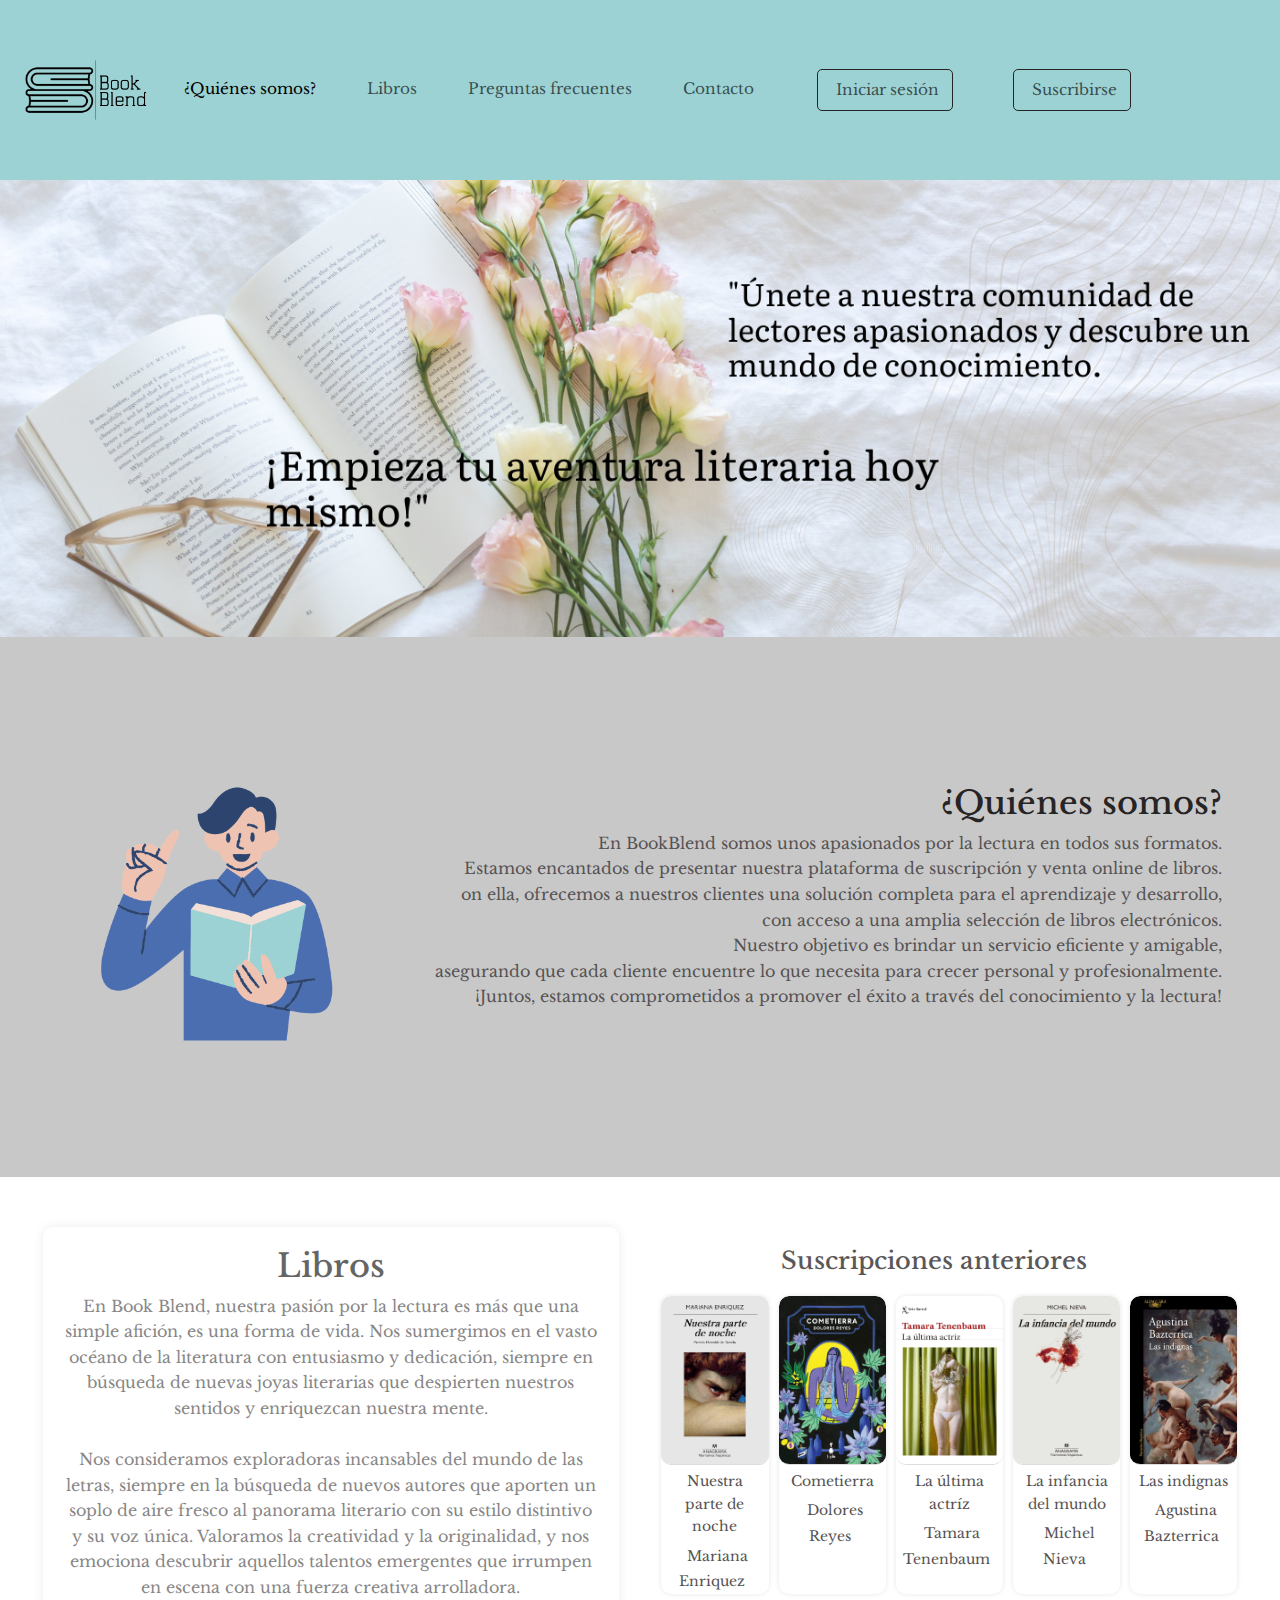
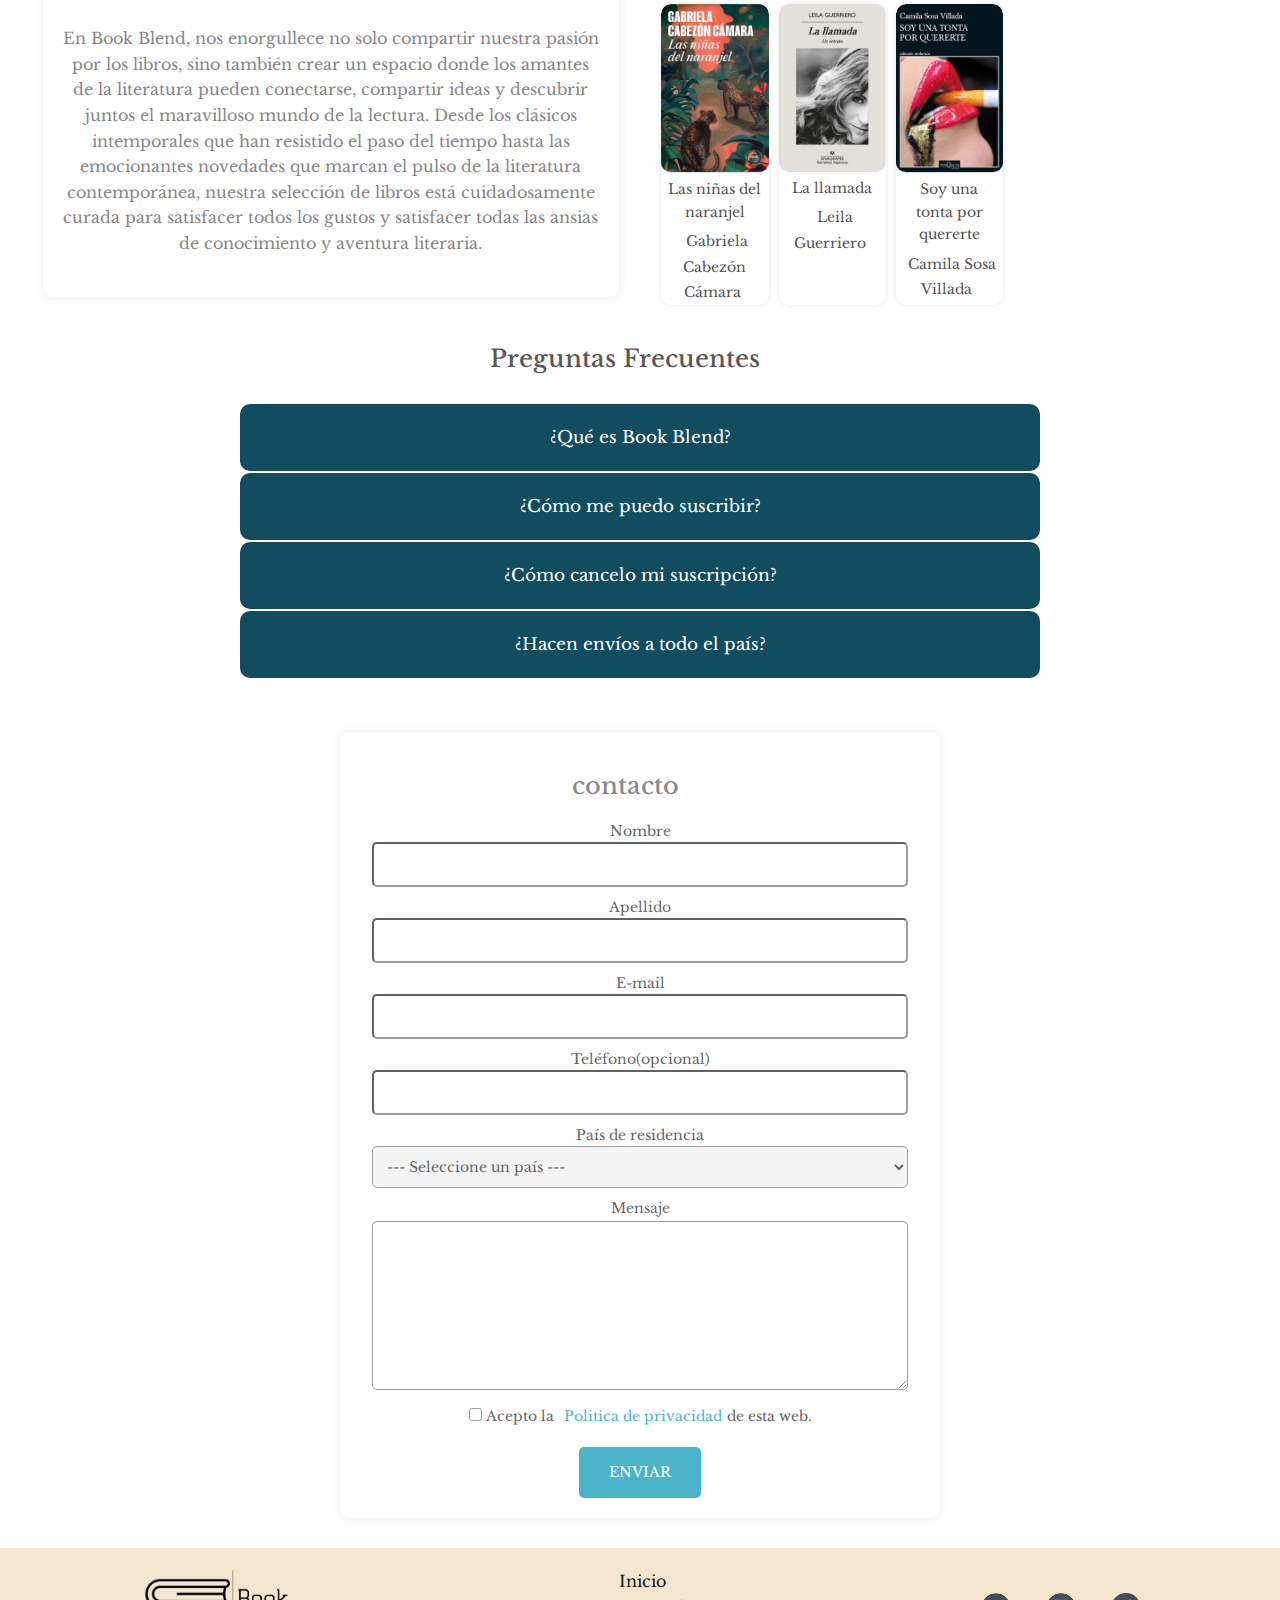
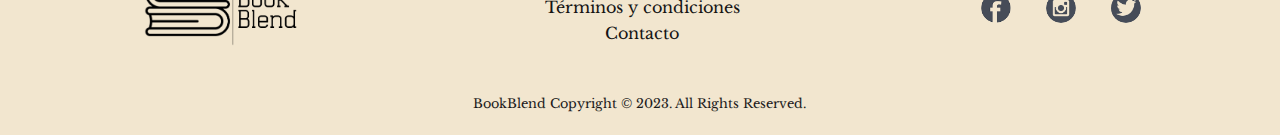
==== index.html @ b29a7b47 "encontre un error" ====
<!DOCTYPE html>
<html lang="es">
<head>
    <meta charset="UTF-8" />
    <meta http-equiv="X-UA-Compatible" content="IE=edge" />
    <meta name="viewport" content="width=device-width, initial-scale=1.0" />
    <meta charset="UTF-8">
    <link href="https://fonts.googleapis.com/css2?family=Libre+Baskerville&display=swap" rel="stylesheet">
    <title>BookBlend</title>
    <link rel="icon" href="../imagenes/LOGOFAVICO.ico" type="image/x-icon">
    <link href="https://cdn.jsdelivr.net/npm/bootstrap@5.3.3/dist/css/bootstrap.min.css" rel="stylesheet"
        integrity="sha384-QWTKZyjpPEjISv5WaRU9OFeRpok6YctnYmDr5pNlyT2bRjXh0JMhjY6hW+ALEwIH" crossorigin="anonymous">
    <link rel="stylesheet" href="../CSS/stylePagina.css" />
</head>

<body>
    <nav class="navbar navbar-expand-lg navbar-light" style="background-color:#9cd2d3;">
        <div class="container-fluid">
            <a class="navbar-brand" href="./index.html">
                <img src="../imagenes/logo1.png">
            </a>
            <button class="navbar-toggler" id="button-burg" type="button" data-bs-toggle="collapse"
                data-bs-target="#navbarNav" aria-controls="navbarNav" aria-expanded="false"
                aria-label="Toggle navigation">
            </button>
            <div class="collapse navbar-collapse" id="navbarNav">
                <ul class="navbar-nav">
                    <li class="nav-item">
                        <a class="nav-link active" aria-current="page" href="#quienes">¿Quiénes somos?</a>
                    </li>
                    <li class="nav-item">
                        <a class="nav-link" href="#libros">Libros</a>
                    </li>
                    <li class="nav-item">
                        <a class="nav-link" href="#preguntas-frecuentes">Preguntas frecuentes</a>
                    </li>
                    <li class="nav-item">
                        <a class="nav-link" href="#contacto">Contacto</a>
                    </li>
                    <li class="nav-item" id="btn-inicio-sesion">
                        <a class="nav-link" href="./ventlogin.html#inicio-sesion">Iniciar sesión</a>
                    </li>
                    <li class="nav-item" id="btn-suscripcion">
                        <a class="nav-link" href="./ventlogin.html#suscripcion">Suscribirse</a>
                    </li>
                </ul>
            </div>
        </div>
    </nav>
    <main>
        <section id="carruselpp">
            <div class="carousel-containerpp">
                <div class="carousel-pp">
                    <div class="carousel-itempp">
                        <img src="../imagenes/1.png" alt="Empieza tu aventura literaria hoy mismo">
                    </div>
                    <div class="carousel-itempp">
                        <a href="./ventlogin.html"></a>
                        <img src="../imagenes/2.png" alt="suscripcion gratiuta por 7 dias">
                    </div>
                    <div class="carousel-itempp">
                        <img src="../imagenes/3.png" alt="Puede cancelar la suscrpcion en cualquier momento">
                    </div>
                </div>
                <div class="prev-nextpp">
                    <button id="prevBtn" class="previ">&#10094;</button>
                    <button id="nextBtn" class="sigu">&#10095;</button>
                </div>
            </div>
        </section>
        <section id="quienes">
            <div class="container-quienes">
                <div class="mainImg">
                    <img src="../imagenes/quienesomos.png" />
                </div>
                <div class="mainText">
                    <h2 class="quieneSomos">¿Quiénes somos?</h2>
                    <p>
                        En BookBlend somos unos apasionados por la lectura en todos sus
                        formatos. <br />
                        Estamos encantados de presentar nuestra plataforma de suscripción y
                        venta online de libros. <br />
                        on ella, ofrecemos a nuestros clientes una solución completa para el
                        aprendizaje y desarrollo, <br />
                        con acceso a una amplia selección de libros electrónicos. <br />
                        Nuestro objetivo es brindar un servicio eficiente y amigable, <br />
                        asegurando que cada cliente encuentre lo que necesita para crecer
                        personal y profesionalmente. <br />
                        ¡Juntos, estamos comprometidos a promover el éxito a través del
                        conocimiento y la lectura!
                    </p>
                </div>
            </div>
        </section>
        <section id="libros">
            <div id="container_izq">
                <div class="contenido">
                    <h2>Libros</h2>
                    <p>En Book Blend, nuestra pasión por la lectura es más que una simple afición, es una forma de vida.
                        Nos sumergimos en el vasto océano de la literatura con entusiasmo y dedicación, siempre en
                        búsqueda de nuevas joyas literarias que despierten nuestros sentidos y enriquezcan nuestra
                        mente.<br><br>
                        Nos consideramos exploradoras incansables del mundo de las letras, siempre en la búsqueda de
                        nuevos autores que aporten un soplo de aire fresco al panorama literario con su estilo
                        distintivo y su voz única. Valoramos la creatividad y la originalidad, y nos emociona descubrir
                        aquellos talentos emergentes que irrumpen en escena con una fuerza creativa arrolladora.<br><br>
                        En Book Blend, nos enorgullece no solo compartir nuestra pasión por los libros, sino también
                        crear un espacio donde los amantes de la literatura pueden conectarse, compartir ideas y
                        descubrir juntos el maravilloso mundo de la lectura. Desde los clásicos intemporales que han
                        resistido el paso del tiempo hasta las emocionantes novedades que marcan el pulso de la
                        literatura contemporánea, nuestra selección de libros está cuidadosamente curada para satisfacer
                        todos los gustos y satisfacer todas las ansias de conocimiento y aventura literaria.</p>
                </div>
            </div>
            <div id="container_der">
                <h4>Suscripciones anteriores</h4>
                <div class="libros_anteriores">
                    <div class="libro" onclick="showResumen(this)">
                        <img src="../imagenes/nuestra_parte_de_noche.jpg" alt="Portada del libro 1">
                        <p class="item_title">Nuestra parte de noche</p>
                        <span class="autor">Mariana Enriquez</span>
                        <p class="reseña" style="display: none;">La novela se centra en la convivencia entre lo
                            histórico y lo
                            sobrenatural, y la construcción de los personajes es excepcional. <br>
                            La historia se desarrolla en torno a una secta regida por lo que llaman la Oscuridad. <br>
                            A través de la narrativa, Enriquez inventa puertas para que el lector las abra, entre el
                            sigilo y el
                            estupor. Desde las vidas comunes de algunos personajes comienzan a aparecer sitios o escenas
                            que
                            invitan a la extrañidad, pero también a las más espeluznantes pesadillas y luego al horror
                            que
                            convierte al lenguaje en experiencia de lo indecible. <br>
                            La novela también aborda aspectos de la dictadura militar argentina, aunque no es el tema
                            central.
                            <br>
                            A través de la historia, se exploran temas de ocultismo, extravío macabro y la tensión entre
                            lo que
                            parece real y lo que se adivina como siniestro. <br>
                            En resumen, “Nuestra parte de noche” es una obra que desafía las convenciones del género y
                            ofrece
                            una lectura profunda y cautivadora.
                        </p>
                    </div>
                    <div class="libro" onclick="showResumen(this)">
                        <img src="../imagenes/cometierra.jpg" alt="Portada del libro 2">
                        <p class="item_title">Cometierra</p>
                        <span class="autor">Dolores Reyes</span>
                        <p class="reseña" style="display: none;">La historia es narrada por una joven huérfana conocida
                            como
                            Cometierra, quien tiene el poder de conectar con víctimas femeninas desaparecidas al comer
                            un poco
                            de tierra que ha tenido contacto con la víctima. <br>
                            A lo largo de la historia, Cometierra usa su don para ayudar a encontrar a mujeres
                            desaparecidas,
                            ingiriendo tierra de la casa de la persona desaparecida para tener visiones y poder
                            encontrarla.
                            Aunque la novela aborda temas de femicidios y trata de blancas, también se centra en cómo
                            Cometierra
                            percibe su vida como vidente y huérfana, y cómo crece y enfrenta las cosas de manera
                            diferente a
                            como lo hacía de niña. <br>
                            La novela es visual y sensorial, con una estructura parecida a la novela policíaca, con
                            Cometierra
                            resolviendo un caso tras otro. Además, la obra es reconocida por su cruda descripción de la
                            realidad
                            social y la presencia de lo sobrenatural. <br>
                            En resumen, “Cometierra” es una obra que logra entrelazar magistralmente diferentes géneros
                            literarios y elementos temáticos, ofreciendo una historia que impacta por su cruda
                            descripción de la
                            realidad social y la presencia de lo sobrenatural.
                        </p>
                    </div>
                    <div class="libro" onclick="showResumen(this)">
                        <img src="../imagenes/la_ultima_actriz.jpg" alt="Portada del libro 3">
                        <p class="item_title">La última actríz</p>
                        <span class="autor">Tamara Tenenbaum</span>
                        <p class="reseña" style="display: none;">La historia se centra en dos mujeres de diferentes
                            épocas,
                            explorando la identidad femenina a través del tiempo y la memoria. <br>
                            La protagonista, Sabrina, es una estudiante de Artes que, impulsada por su director de tesis
                            y
                            amante, Gabriel, decide investigar las huellas del teatro judío en Argentina. Para ello,
                            recurre a
                            Jaim, un viejo profesor que le sugiere revisar los restos de los archivos de la AMIA, la
                            mutual que
                            sufrió un atentado terrorista en 1994. <br>
                            En su investigación, Sabrina descubre el diario de Jana, una actriz del teatro ídish en
                            Buenos Aires
                            en la década de 1960. A medida que avanza en su investigación, Sabrina se obsesiona con
                            seguir las
                            huellas de Jana, hasta el punto de que todo lo demás en su vida, incluyendo su familia, su
                            carrera
                            académica y su relación con Gabriel, pasa a un segundo plano. <br>
                            La novela es reconocida por su inteligencia narrativa excepcional, con dos personajes
                            femeninos
                            perturbadores y una trama tan elusiva como hipnótica. Trata temas como ser mujer, el deseo y
                            la
                            realización, el mito del díbuk y la posesión del cuerpo, la tradición y la modernidad, la
                            ciudad de
                            Buenos Aires y la búsqueda de una clave existencial entre un montón de papeles quemados.
                            <br>
                            En resumen, “La última actriz” es una obra que logra entrelazar magistralmente diferentes
                            géneros
                            literarios y elementos temáticos, ofreciendo una historia que impacta por su cruda
                            descripción de la
                            realidad social y la presencia de lo sobrenatural.
                        </p>
                    </div>
                    <div class="libro" onclick="showResumen(this)">
                        <img src="../imagenes/la_infancia_del_mundo.jpg" alt="Portada del libro 4">
                        <p class="item_title">La infancia del mundo</p>
                        <span class="autor">Michel Nieva</span>
                        <p class="reseña" style="display: none;">La historia se desarrolla en el siglo XXIII, en un
                            mundo
                            transformado por el cambio climático. <br>
                            El protagonista de la historia es un niño mutante conocido como “el niño dengue”, que es
                            testigo de
                            un mundo en el que la élite en el poder ha terraformado el planeta para su bienestar y
                            enriquecimiento, mientras que el resto de la población vive en la más brutal precariedad. El
                            niño
                            dengue descubre que su nacimiento es producto de un experimento corporativo sobre capas
                            marginales
                            de la sociedad con el fin de especular sobre el mercado de "virofinanzas". <br>
                            La novela es reconocida por su crítica feroz a la influencia desmedida de las corporaciones
                            y su
                            búsqueda incesante de ganancias a expensas de la humanidad. <br>
                            En resumen, “La infancia del mundo” es una obra que ofrece una mirada ciberpunk planteando
                            una
                            crítica a ciertos rasgos del capitalismo global contemporáneo como el cambio climático, la
                            especulación financiera y la industria farmacéutica, el extractivismo, la gentrificación, e
                            incluso
                            la violencia infantil y la desigualdad social.
                        </p>
                    </div>
                    <div class="libro" onclick="showResumen(this)">
                        <img src="../imagenes/las_indignas.jpg" alt="Portada del libro 5">
                        <p class="item_title">Las indignas</p>
                        <span class="autor">Agustina Bazterrica</span>
                        <p class="reseña" style="display: none;">La historia se desarrolla en un mundo
                            post-apocalíptico,
                            después de una serie de catástrofes ambientales. <br>
                            La trama gira en torno a un grupo de mujeres que viven en una especie de convento, bajo el
                            control
                            de una secta religiosa. Estas mujeres son sometidas a torturas, sacrificios y ceremonias
                            terroríficas en nombre de la iluminación. Son vigiladas por la Hermana Superior y un
                            misterioso
                            personaje conocido solo como "Él". <br>
                            La narradora es una de estas mujeres, que escribe en secreto sobre lo que sucede dentro del
                            convento. A través de su relato, Bazterrica explora temas como el patriarcado, el abuso de
                            poder y
                            la amistad. <br>
                            La novela es reconocida por su narrativa truculenta, que logra enmascarar con cierto
                            lirismo. “Las
                            indignas” ofrece una visión perturbadora de un futuro distópico.
                        </p>
                    </div>
                    <div class="libro" onclick="showResumen(this)">
                        <img src="../imagenes/las_niñas_del_naranjel.jpg" alt="Portada del libro 6">
                        <p class="item_title">Las niñas del naranjel</p>
                        <span class="autor">Gabriela Cabezón Cámara</span>
                        <p class="reseña" style="display: none;">La historia se basa en la vida de Catalina de Erauso,
                            una
                            novicia del convento de Donostia, España, en el siglo XVI, que a los 15 años huye y termina
                            en
                            América convertida en Antonio, un alférez. <br>
                            La trama se desarrolla en un mundo post-apocalíptico, después de una serie de catástrofes
                            ambientales. Antonio, junto con dos niñas guaraníes, Mitakuña y Michí, y algunos animales,
                            se
                            interna en la selva. Mientras las protege, les cuenta variadas historias al igual que hace
                            con su
                            tía (priora del convento del que escapó), mediante una larga carta en la que le (nos) cuenta
                            qué fue
                            de su vida durante casi treinta años y le pide perdón por haberla abandonado. <br>
                            La novela es reconocida por su crítica social, especialmente referida a la colonización
                            española.
                            Además, aborda temas como la identidad sexual y la soledad del ser humano. La narración y la
                            poesía
                            se imbrican de un modo admirable, creando una polifonía digna de mencionar.
                        </p>
                    </div>
                    <div class="libro" onclick="showResumen(this)">
                        <img src="../imagenes/la_llamada.JPG" alt="Portada del libro 7">
                        <p class="item_title">La llamada</p>
                        <span class="autor">Leila Guerriero</span>
                        <p class="reseña" style="display: none;">La obra es un retrato de la vida de Silvia Labayru, una
                            argentina que en su adolescencia era tímida, lectora, amante de los animales y entusiasta de
                            John F.
                            Kennedy. A los trece años, ingresó en el Colegio Nacional Buenos Aires, donde entró en
                            contacto con
                            agrupaciones estudiantiles de izquierda y se transformó en una militante aguerrida. <br>
                            En marzo de 1976, embarazada de cinco meses y con veinte años, Labayru integraba el sector
                            de
                            Inteligencia de la organización Montoneros, un grupo armado de extracción peronista. Fue
                            secuestrada
                            por militares y trasladada a la ESMA, la Escuela de Mecánica de la Armada, donde funcionaba
                            un
                            centro de detención clandestino en el cual se torturó y asesinó a miles de personas. Allí
                            tuvo a su
                            hija que, una semana más tarde, fue entregada a los abuelos paternos. <br>
                            En la ESMA, Labayru fue torturada, obligada a realizar trabajo esclavo, violada
                            reiteradamente por
                            un oficial y forzada a representar el papel de hermana de Alfredo Astiz, un miembro de la
                            Armada que
                            se había infiltrado en la organización Madres de Plaza de Mayo. La liberaron en junio de
                            1978 y en
                            el avión rumbo a Madrid, junto a su hija de un año y medio, pensó: «Se acabó el infierno».
                            Pero el
                            infierno no había terminado. <br>
                            Los argentinos en el exilio la repudiaron, acusándola de traidora a raíz de la desaparición
                            de las
                            Madres. Abominada por quienes habían sido sus compañeros de militancia, arropada por unos
                            pocos
                            amigos fieles exiliados en Europa, hizo una vida. <br>
                            Guerriero entrevistó durante dos años, de 2021 a 2023, a Silvia Labayru, antigua integrante
                            del
                            grupo armado de extracción peronista Montoneros. Con retazos de conversaciones,
                            transcripciones de
                            testimonios judiciales, telegramas, emails y poemas, Guerriero realiza un trabajo formidable
                            al
                            desgranar cada elemento y situarlo en el lugar exacto que le corresponde para construir un
                            engranaje
                            robusto con piezas sueltas. <br>
                            Es una historia real, llena de aristas y sombras, sobre la condición humana. Un gran mosaico
                            que,
                            visto en conjunto, ofrece una imagen definida y equilibrada de la época, de las
                            circunstancias y de
                            la protagonista.
                        </p>
                    </div>
                    <div class="libro" onclick="showResumen(this)">
                        <img src="../imagenes/soy_una_tonta_por_quererte.jpg" alt="Portada del libro 8">
                        <p class="item_title">Soy una tonta por quererte</p>
                        <span class="autor">Camila Sosa Villada</span>
                        <p class="reseña" style="display: none;">Este libro consta de nueve relatos que exploran la fina
                            línea
                            que separa la realidad de lo prodigioso. <br>
                            Los relatos están habitados por personajes extravagantes y profundamente humanos que se
                            enfrentan de
                            maneras tan extrañas como ellos mismos a una realidad ominosa. Algunos de los relatos
                            incluyen: <br>
                            - Una mujer que se gana la vida como novia de alquiler de hombres gays en la década de los
                            años 90.
                            <br>
                            - En un fumadero de Harlem, una travesti latina conoce íntimamente nada menos que a Billie
                            Holiday.<br>
                            - Un grupo de rugbiers regatea el precio de una noche de sexo y a cambio recibe su merecido.
                            <br>
                            - Monjas, abuelas, niños y perros nunca son lo que parecen.<br>
                            Camila Sosa Villada, autora del libro, es reconocida por su capacidad para hablar la lengua
                            de una
                            víctima de la inquisición mexicana y construir un universo distópico donde la existencia
                            travesti se
                            toma su revancha. <br>
                            El estilo único, la autora, franquea los límites entre la realidad y la magia en estos
                            cuentos,
                            honrando la tradición oral con soltura y solidez inigualables.
                        </p>
                    </div>
                </div>
            </div>
        </section>
        <div id="myModal" class="modal">
            <div class="modal-content">
                <span class="close" onclick="closeModal()">&times;</span>
                <div id="modalTitle" class="item_title"></div>
                <div id="modalContent" class="modal-description"></div>
            </div>
        </div>
        <section id="preguntas-frecuentes">
            <h4>Preguntas Frecuentes</h4>
            <div class="contenedor-acordeon">
                <div class="acordeon">
                    <input type="radio" name="acordeon" id="btn-acordeon1" class="btn-acordeon">
                    <label for="btn-acordeon1">
                        ¿Qué es Book Blend?
                    </label>
                    <div class="contenido-acordeon">
                        <p>Book Blend es un servicio de suscripción de libros que te ofrece una selección personalizada
                            de
                            libros basada en tus intereses y preferencias de lectura. Con Book Blend, puedes descubrir
                            nuevas lecturas emocionantes y disfrutar de una experiencia de lectura única.</p>
                    </div>
                </div>
                <div class="acordeon">
                    <input type="radio" name="acordeon" id="btn-acordeon2" class="btn-acordeon">
                    <label for="btn-acordeon2">
                        ¿Cómo me puedo suscribir?
                    </label>
                    <div class="contenido-acordeon">
                        <p>Para suscribirte a Book Blend, simplemente visita nuestra página web y haz clic en el botón
                            de
                            suscripción. Luego, sigue los pasos indicados para crear tu cuenta y seleccionar tu plan de
                            suscripción. Una vez completado el proceso de suscripción, podrás empezar a disfrutar de
                            nuestros libros seleccionados especialmente para ti.</p>
                    </div>
                </div>
                <div class="acordeon">
                    <input type="radio" name="acordeon" id="btn-acordeon3" class="btn-acordeon">
                    <label for="btn-acordeon3">
                        ¿Cómo cancelo mi suscripción?
                    </label>
                    <div class="contenido-acordeon">
                        <p>Para cancelar tu suscripción a Book Blend, simplemente inicia sesión en tu cuenta y dirígete
                            a la
                            sección de configuración o ajustes. Allí encontrarás la opción para cancelar tu suscripción.
                            Sigue las instrucciones proporcionadas y tu suscripción será cancelada de manera efectiva.
                            Ten
                            en cuenta que al cancelar tu suscripción, perderás acceso a nuestra biblioteca de libros.
                        </p>
                    </div>
                </div>
                <div class="acordeon">
                    <input type="radio" name="acordeon" id="btn-acordeon4" class="btn-acordeon">
                    <label for="btn-acordeon4">
                        ¿Hacen envíos a todo el país?
                    </label>
                    <div class="contenido-acordeon">
                        <p>Sí, hacemos envíos a todo el país. Nuestro servicio de entrega está disponible en todas las
                            regiones, lo que te permite recibir tus libros en la comodidad de tu hogar,
                            independientemente
                            de dónde te encuentres en el país. Trabajamos con servicios de mensajería confiables para
                            garantizar que tus libros lleguen a tiempo y en perfectas condiciones.</p>
                    </div>
                </div>
            </div>
        </section>
        <section id="contacto">
            <h4>contacto</h4>
            <div class="container">
                <form action="#" method="post" onsubmit="enviarFormulario(event)">
                    <div>
                        <label for="nombreUsuario">Nombre</label>
                        <input type="text" id="nombreUsuario" name="nombreUsuarioIngresado">
                    </div>
                    <div>
                        <label for="apellidoUsuario">Apellido</label>
                        <input type="text" id="apellidoUsuario" name="apellidoUsuarioIngresado">
                    </div>
                    <div>
                        <label for="emailUsuario">E-mail</label>
                        <input type="email" id="emailUsuario" name="emailUsuarioIngresado">
                    </div>
                    <div>
                        <label for="telUsuario">Teléfono(opcional)</label>
                        <input type="tel" id="telUsuario" name="telUsuarioIngresado">
                    </div>
                    <div>
                        <label for="paisUsuario">País de residencia</label>
                        <select id="paisUsuario" name="paisUsuarioIngresado">
                            <option value="selected">--- Seleccione un país ---</option>
                            <option value="AR">Argentina</option>
                            <option value="CO">Colombia</option>
                            <option value="VE">Venezuela</option>
                            <option value="PE">Peru</option>
                        </select>
                    </div>
                    <div>
                        <label for="message">Mensaje</label>
                        <textarea id="message" name="message" rows="7"></textarea>
                    </div>
                    <div>
                        <input type="checkbox" id="politicasdeprivacidad" name="politicasdeprivacidad" value="1">
                        <label for="politicasdeprivacidad"> Acepto la<a href="./politicasdeprivacidad.html">Politica
                                de privacidad</a>de esta web.</label>
                    </div>
                    <input type="submit" value="ENVIAR">
                </form>
            </div>
        </section>
    </main>
    <!-- FOOTER -->
    <footer>
        <div class="container">
            <div class="logoFooter">
                <img src="../imagenes/logo1.png" alt="" />
            </div>
            <div class="accesoRapido">
                <ul>
                    <li><a href="./PAIGINA.HTML">Inicio</a></li>
                    <li><a href="./terminosycondiciones.html">Términos y condiciones</a></li>
                    <li><a href="#contacto">Contacto</a></li>
                </ul>
            </div>
            <div class="logoRedes">
                <a href="https://www.facebook.com/" target="_blank">
                    <img src="../imagenes/facebooklogo.jpg" alt="FacebookLogo" /></a>
                <a href="https://www.instagram.com/" target="_blank">
                    <img src="../imagenes/instagramlogo.jpg" alt="InstagramLogo" /></a>
                <a href="https://twitter.com/" target="_blank">
                    <img src="../imagenes/twitterlogo.jpg" alt="TwitterLogo" /></a>
            </div>
            <p class="copy">
                BookBlend Copyright &copy; 2023. All Rights Reserved.
            </p>
        </div>
    </footer>
    <!-- FIN FOOTER -->
    <script src="https://cdn.jsdelivr.net/npm/bootstrap@5.3.3/dist/js/bootstrap.bundle.min.js"
        integrity="sha384-YvpcrYf0tY3lHB60NNkmXc5s9fDVZLESaAA55NDzOxhy9GkcIdslK1eN7N6jIeHz"
        crossorigin="anonymous"></script>
    <script src="../JS/popup.js"></script>
    <script src="../JS/formulario.js"></script>
    <script src="../JS/scroll.js"></script>
    <script src="../JS/inse.js"></script>
    <script src="../JS/carrusel.js"></script>
    <script src="../JS/acordeon.js"></script>
</body>
</html>
---- CSS/stylePagina.css ----
a {
  color:#262424;
  text-decoration: none;
}

* {
  color: #262424;
  padding: 20px;
}

body {
  font-family: 'Libre Baskerville', serif;
  font-size: 16px;
  line-height: 1.6;
  background-size: cover;
  background-position: center;
  text-align: center;
  margin: 0px;
  padding: 0px;
  background-color:write;
  background-size: auto 100vh; 
}

header h1 {
  text-align: center;

}


nav {
  background-color: #0799b6;
  font-size: 17px;
  padding: 10px 20px;
  top: 0;
  left: 0;
  right: 0;
  z-index: 1000;
  display: flex;
  justify-content: space-between;
  align-items: center;
  height: 20vh;
  width: 100%;
  border-radius: 0; 
  position: fixed; 
}

.navbar-brand img {
  height: auto;
  width: 10vw;
}

.nav-login form {
  margin: 0;
  width: max-content;
}

.nav-login form a {
  min-width: max-content;
}

.nav-login form button {
  display: inline-block;
  vertical-align: middle;
}
#btn-inicio-sesion,
#btn-suscripcion {
    padding: 0px 0px; 
    border-radius: 5px;
    margin: 30px; 
    background-color: transparent;
    color: #262424; 
    border: 1px solid #262424; 
}

#btn-inicio-sesion,
#btn-suscripcion {
  background-color:transparent; 
  color: #fff;
  text-decoration: none;
}

.nav-login {
  margin: 5%;
}

.ini-ses {
  display: none;
}

#button-burg {
  margin: 5%;
}

div.container {
  width: 100%;
  max-width: 2000px;
  margin: 0 auto;
}

nav ul {
  list-style-type: none;
  padding: 0;
  margin: 0;
  display: flex;
}

nav ul li {
  margin-right: 20px;
  margin-top: 30px; 
  margin-bottom: 30px;
}

nav ul li:last-child {
  margin-right: 0;
}

nav ul li a {
  font-size: 14px;
  text-decoration: none;
  color: #121111;
  font-weight: bold;
}

nav ul li a:hover {
  color: #444;
}

@media screen and (max-width: 768px) {
  nav {
    padding: 10px;
    
  }

  nav ul {
    flex-direction: column;
    align-items: flex-start;
    
  }

  nav ul li {
    margin: 10px 0;
  }

  nav ul li:last-child {
    margin-bottom: 0;
    
  }
}
@media only screen and (max-width: 991px) {
  .ini-ses {
    display: flex;
  }

  nav {
    z-index: 99;
  }

  nav>div {
    background-color: #9cd2d3;
  }

  .nav-login {
    display: none;
  }

  .navbar-brand img {
    height: auto;
    width: 20vw;
  }
}

@media only screen and (max-width: 1000px) {

  main {
    text-align: center;
  }

  .mainText {
    padding-top: 5%;
    padding-bottom: 5%;
  }
}

@media only screen and (max-width: 1100px) {
  .mainText {
    padding-right: 5%;
    padding-top: 5%;
    padding-bottom: 5%;
  }
}

@media only screen and (max-width: 1300px) {

  nav div#navbarNav ul li a {
    font-size: 90%;

  }
}

@media only screen and (max-width: 430px) {
  .navbar-brand img {
    height: auto;
    width: 40vw;
  }
}

@media screen and (max-width: 768px) {
  body {
    font-size: 14px;
  }

  section {
    padding: 10px;
  }

  section p {
    font-size: 0.9em;
  }

  h2,
  h3 {
    font-size: 1.3em;
  }
}

/* Estilo para la sección carrusel */
.carousel-containerpp {
  position: relative;
  border-radius: 0;
}

.carousel-pp {
  display: flex;
  overflow: hidden;
  border-radius: 0;
}

.carousel-itempp {
  flex: 0 0 100%;
}

.carousel-itempp img {
  width: 100%;
  height: auto;
  border-radius: 0;
}

.prev-nextpp {
  position: absolute;
  top: 50%;
  transform: translateY(-50%);
  width: 100%;
  display: none; 
}

.prev-nextpp button {
  background-color: rgba(0, 0, 0, 0.5);
  color: white;
  border: none;
  cursor: pointer;
  position: absolute;
  top: 50%;
  transform: translateY(-50%);
  padding: 10px;
  z-index: 1;
}

.prev-nextpp button:hover {
  opacity: 0.7;
}

.previ {
  left: 20px; 
}

.sigu {
  right: 20px; 
}

/* QUIENES SOMOS */

main img {
  width: 20em;
}
#quienes-somos {
  padding: 20px;
}
.quieneSomos {
  margin-top: 0;
  margin-top: 0;
}

main div.container-quienes {
  background:#c9c8c9;
  border-radius: 0;
  display: flex;
  justify-content: space-evenly;
  min-height: 60vh;
  align-items: center;
}

.mainText {
  text-align: right;
}

/* MEDIAS QUERY */

@media only screen and (max-width: 650px) {
  .mainImg {
    display: none;
  }

  .logoFooter {
    grid-area: 1 / 1 / span 1 / span 3;
    padding-bottom: 3vh;
    padding-top: 3vh;
  }

  .accesoRapido {
    grid-area: 2 / 1 / span 1 / span 3;
    padding-bottom: 3vh;
  }

  .logoRedes {
    grid-area: 3 / 1 / span 1 / span 3;
    padding-bottom: 3vh;
  }

  p.copy {
    grid-area: 4 / 1 / span 1 / span 3;
  }

}

@media only screen and (max-width: 731px) {
  .mainImg {
    padding-top: 5%;
  }

  .mainText {
    padding-top: 5%;
    padding-bottom: 5%;
  }
}
/* preguntas frecuentes */

#preguntas-frecuentes {
  padding: 20px;
}

* {
  margin: 0;
  padding: 0;
  box-sizing: border-box;
  border-radius: 10px;
}

:root {
  --color-primary: #114c5f;

  --color-secondary: #0799b6;
 
  --color-accent: #1abc9c;

  --color-text: #fff;
  
}

.contenedor-acordeon {
  width: 100%;
  max-width: 800px;
  margin: auto;
  margin-top: 30px;
  text-align: center;
  font-size: 20px;
  margin-bottom: 32px;
  color: var(--color-primary);
}

.acordeon {
  background: var(--color-text);
}

.acordeon label {
  display: block;
  padding: 20px;
  font-size: 17px;
  background: var(--color-primary);
  color: var(--color-text);
  cursor: pointer;
  margin-bottom: 2px;
  transition: all 300ms ease;
}

.acordeon label:hover {
  background: var(--color-secondary);
}

.acordeon .contenido-acordeon {
  padding: 0px;
  font-size: 17px;
  margin: 0px 20px;
  max-height: 0px;
  overflow: hidden;
  transition: all 300ms ease;
  background: var(--color-text);
}

.btn-acordeon:checked~.contenido-acordeon {
  max-height: 600px;
  padding: 15px 0px;
}

.btn-acordeon {
  display: none;
}

@media screen and (max-width:900px) {
  .contenedor-acordeon {
    width: 90%;
  }
}

/* Estilo para la sección Libros */
#libros {
  display: flex;
  justify-content:space-evenly;
  align-items: flex-start;
  margin-top: 50px;
  background-color:#f2e6cf(232, 204, 237, 0.8);
}
.modal {
  display: none;
  position: fixed;
  z-index: 999;
  left: 0;
  top: 0;
  width: 100%;
  height: 100%;
  overflow: auto;
  background-color: rgba(0, 0, 0, 0.5);
}

.modal-content {
  background-color: #fefefe;
  margin: 10% auto;
  padding: 20px;
  border: 1px solid #888;
  width: 60%;
  max-width: 600px; 
  box-shadow: 0 4px 8px 0 rgba(0, 0, 0, 0.2);
  border-radius: 10px;
  position: relative;
}

.close {
  position: absolute;
  top: 10px;
  right: 10px;
  font-size: 20px;
  font-weight: bold'Libre Baskerville', serif;;
  cursor: pointer;
}

.modal-description {
  padding: 10px;
}
#suscripcionesanteriores {
  font-size: 14px;
}
#container_izq {
  flex: 0 0 45%;
}

#container_der {
  flex: 0 0 45%;
}

.contenido {
  background-color: rgba(255, 255, 255, 0.8);
  padding: 20px;
  border-radius: 10px;
  box-shadow: 0 0 10px rgba(0, 0, 0, 0.1);
  opacity: 0.7;
}

.libros_anteriores {
  display: grid;
  grid-template-columns: repeat(auto-fill, minmax(100px, 1fr));
  grid-gap: 10px;
}

.libro {
  border-radius: 10px;
  overflow: hidden;
  box-shadow: 0 0 5px rgba(0, 0, 0, 0.1);
  cursor: pointer;
  transition: transform 0.3s ease;
}

.libro img {
  width: 100%;
  height: auto;
  border-bottom: 1px solid #ddd;
}

.libro:hover {
  transform: scale(1.05);
}

.libro p, .libro span {
  padding: 5px;
  margin: 0;
  font-size: 14px;
}

.libro .item_title {
  font-weight:'Libre Baskerville', serif;
}

.libro .autor {
  color: #565353;
}

.libro .reseña {
  padding: 5px;
  margin-top: 5px;
  display: none;
  background-color: #fff;
}

.modal-content p {
  word-wrap: break-word;
  overflow-wrap: break-word;
}

/* Estilo para la sección Contacto */
#contacto {
  width: 80%; /* Ancho del contenedor */
  max-width: 600px; /* Ancho máximo para hacerlo responsive*/
  margin: 50px auto 0; /* Centrar horizontalmente */
  margin-top: 0%;
  margin-bottom: 30px; 
  padding: 30px;
  font-family: 'Libre Baskerville', serif;
  display: flex;
  flex-direction: column;
  align-items: center;
  font-size: 14px;
  color: #2c2b2b;
  background-color: rgba(255, 255, 255, 0.8);
  padding: 20px;
  border-radius: 10px;
  box-shadow: 0 0 10px rgba(0, 0, 0, 0.1);
  line-height: 1.5;
  background-position: center;
  opacity: 0.7;
}
h2#contacto {
  text-align: center;
  display: flex;
  flex-direction: column;
  align-items: center;
}

form#contacto-form {
  margin: 0 auto; /* Centrar el formulario */
}

input[type="text"],
input[type="email"],
input[type="tel"],
select,
textarea {
  width: 100%;
  padding: 10px;
  border-radius: 5px;
  box-sizing: border-box;
  margin-bottom: 10px;
}

/* botón de enviar */
input[type="submit"] {
  background-color: #0095B6;
  color: #FFFFFF;
  padding: 15px 30px;
  border: none;
  border-radius: 5px;
  cursor: pointer;
  margin-top: 20px;
  display: block;
  margin-left: auto;
  margin-right: auto;
}

/* etiqueta "Mensaje" */
label[for="message"] {
  display: block;
  text-align: center;
  margin-bottom: 2px;
}

/* enlaces*/
a {
  color: #0095B6;
  text-decoration: none;
  margin-right: 5px;
  margin-left: 10px;
 
}

#inicio-sesion {
  width: 80%; 
  max-width: 600px; 
  margin: 50px auto 0; 
  margin-bottom: 30px; 
  padding: 40px;
  font-family: 'Libre Baskerville', serif;
  display: flex;
  flex-direction: column;
  align-items: center;
  font-size: 14px;
  color: #2c2b2b;
  background-color: rgba(255, 255, 255, 0.8);
  padding: 20px;
  border-radius: 10px;
  box-shadow: 0 0 10px rgba(0, 0, 0, 0.1);
  line-height: 1.5;
  background-position: center;
  opacity: 0.7;
}
h2#inicio-sesion {
  text-align: center;
  display: flex;
  flex-direction: column;
  align-items: center;
}

form#inicio-sesion {
  margin: 0 auto; /* Centrar el formulario */
}

input[type="text"],
input[type="email"],
select,
textarea {
  width: 100%;
  padding: 10px;
  border-radius: 5px;
  box-sizing: border-box;
  margin-bottom: 10px;
}

input[type="password"] {
  width: 100%;
  padding: 10px;
  border-radius: 5px;
  box-sizing: border-box;
  margin-bottom: 10px;
}

@media (max-width: 600px) {
  input[type="text"],
  input[type="password"] {
    padding: 8px;
    border: 1px solid #ccc;
  }
}

a:hover {
  text-decoration: underline;
  /* Agrega subrayado al pasar el mouse */
}

.modal {
  display: none;
  position: fixed;
  z-index: 1;
  font-family: 'Libre Baskerville', serif;
  left: 0;
  top: 0;
  width: 100%;
  height: 100%;
  overflow: auto;
}

/* Estilos para la ventana emergente */
.ventana {
  display: none;
  position: fixed;
  z-index: 1;
  left: 0;
  top: 0;
  width: 100%;
  height: 100%;
  background-color: rgba(0,0,0,0.4);
}

.ventana-contenido {
  background-color: #fefefe;
  margin: 15% auto;
  padding: 20px;
  border: 1px solid #888;
  width: 80%;
  max-width: 400px;
}

.cerrar {
  color: #aaa;
  float: right;
  font-size: 28px;
  font-weight: bold;
}

.cerrar:hover,
.cerrar:focus {
  color: black;
  text-decoration: none;
  cursor: pointer;
}

@media (max-width: 600px) {

  input[type="text"],
  input[type="password"] {
    padding: 8px;
    border: 1px solid #ccc;
  }
}

/* FOOTER */
footer {
  padding-top: 2vh;
  background-color: #f2e6cf;
  border-radius: 0;
}

footer ul li a {
  color: #151414
}

footer img {
  width: 10em;
  margin: 0;
  padding: 0;
}


footer div.container {
  display: grid;
  grid-template-columns: 1fr 1fr 1fr;
  align-items: center;
  border-radius: 0;
}

p.copy {
  color: #1c1b1b;
  grid-area: 2 / 1 / span 1 / span 3;
  text-align: center;
  padding-top: 5vh;
  font-size: 80%;
}

.accesoRapido,
.logoRedes,
.logoFooter {
  display: flex;
  text-align: center;
  justify-content: center;
}

footer a img {
  padding: 0px;
  margin: 200px;
  border-radius: 50%;
  margin: 10px;
  width: 30px;
  height: 30px;
}

footer ul {
  list-style-type: none;
  margin: 0;
  padding: 0;

}

/* paginas externas */
div.contenido-pp {
  background-color: rgba(255, 255, 255, 0.8);
  opacity: 0.7;
  border-radius: 0;
  padding-top: 10px;
  text-align: center; 
  margin: 0 auto;
  margin-bottom: 20px; 
}
p {
  max-width: 1000px; 
  margin: 0 auto; 
  color: #565353;
  font-family: 'Libre Baskerville', serif;
  margin-bottom: 20px; 
}
h4 {/* todos los textos h4 */
  font-family: 'Libre Baskerville', serif;
  color:  #5c5757;
  text-align: center; 
  margin-inline-end: 30px; 
  margin-bottom: 20px; 
  margin-top: 20px;
}
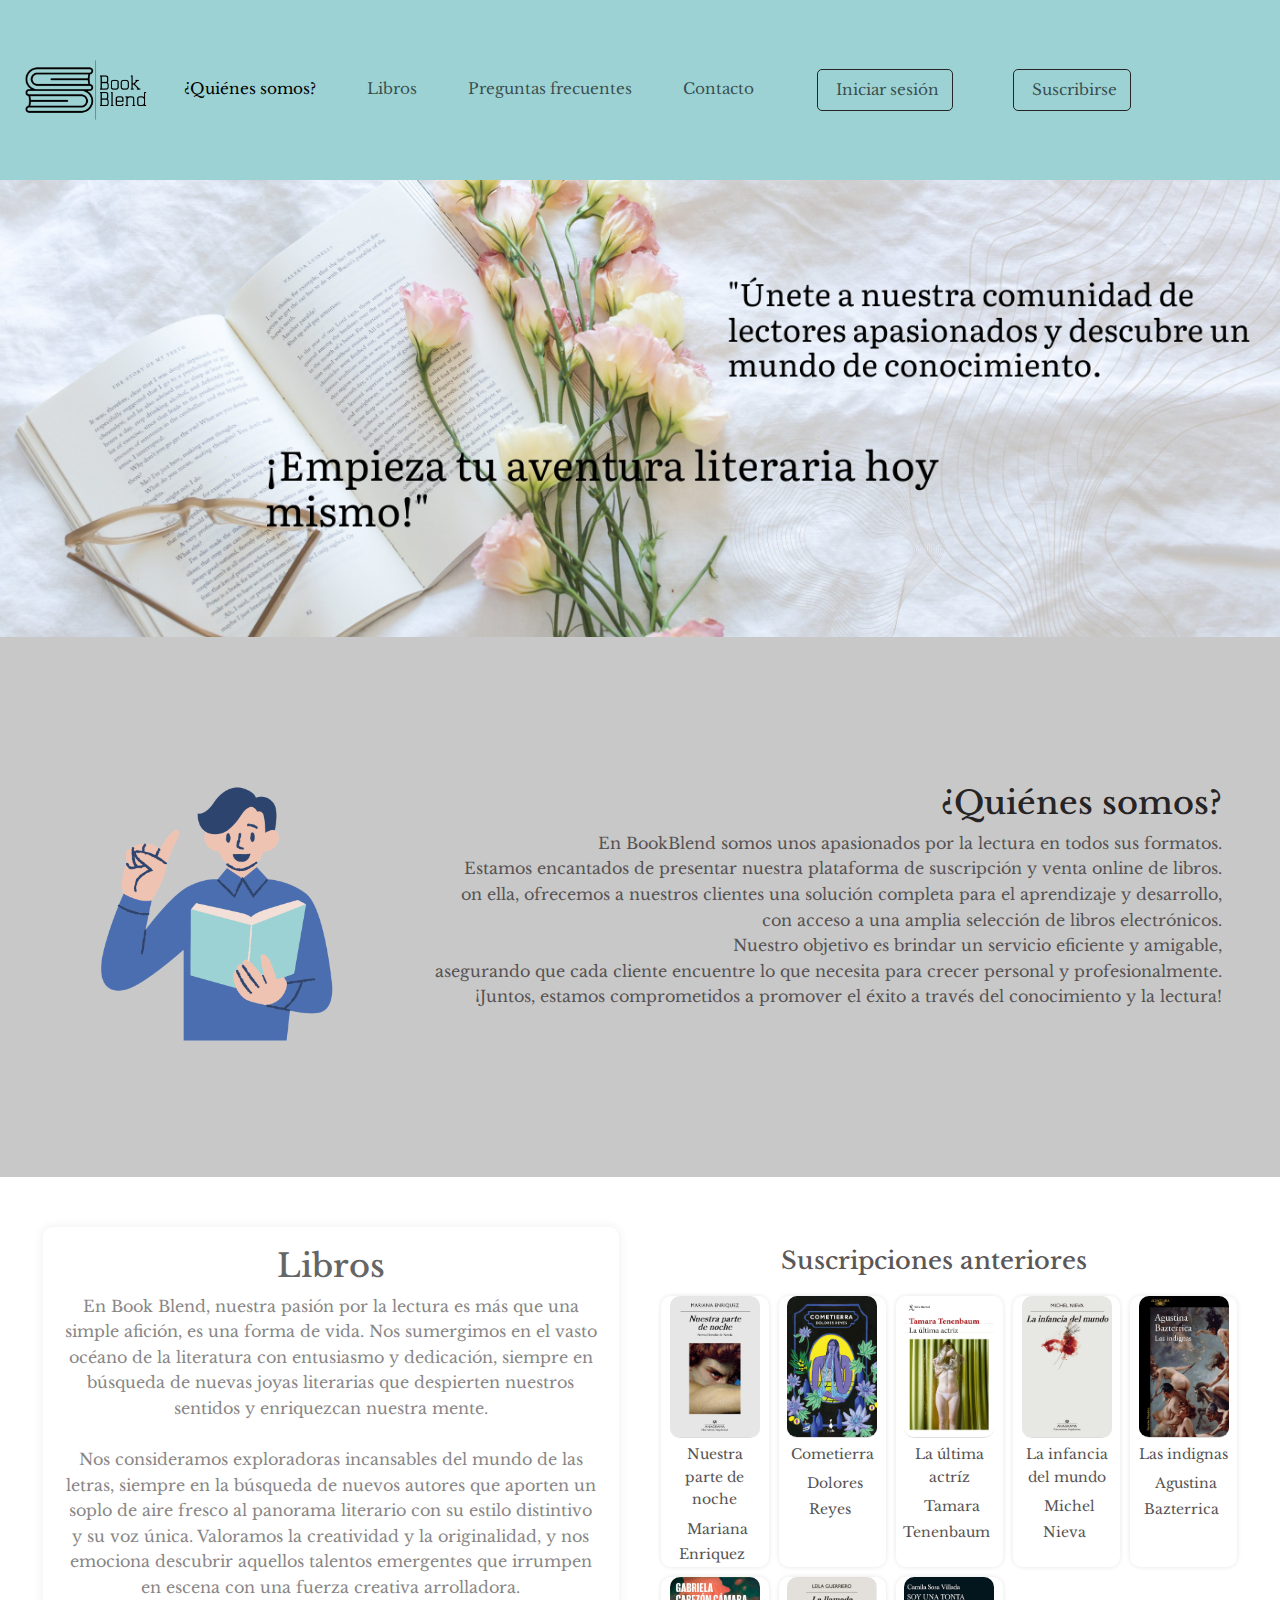
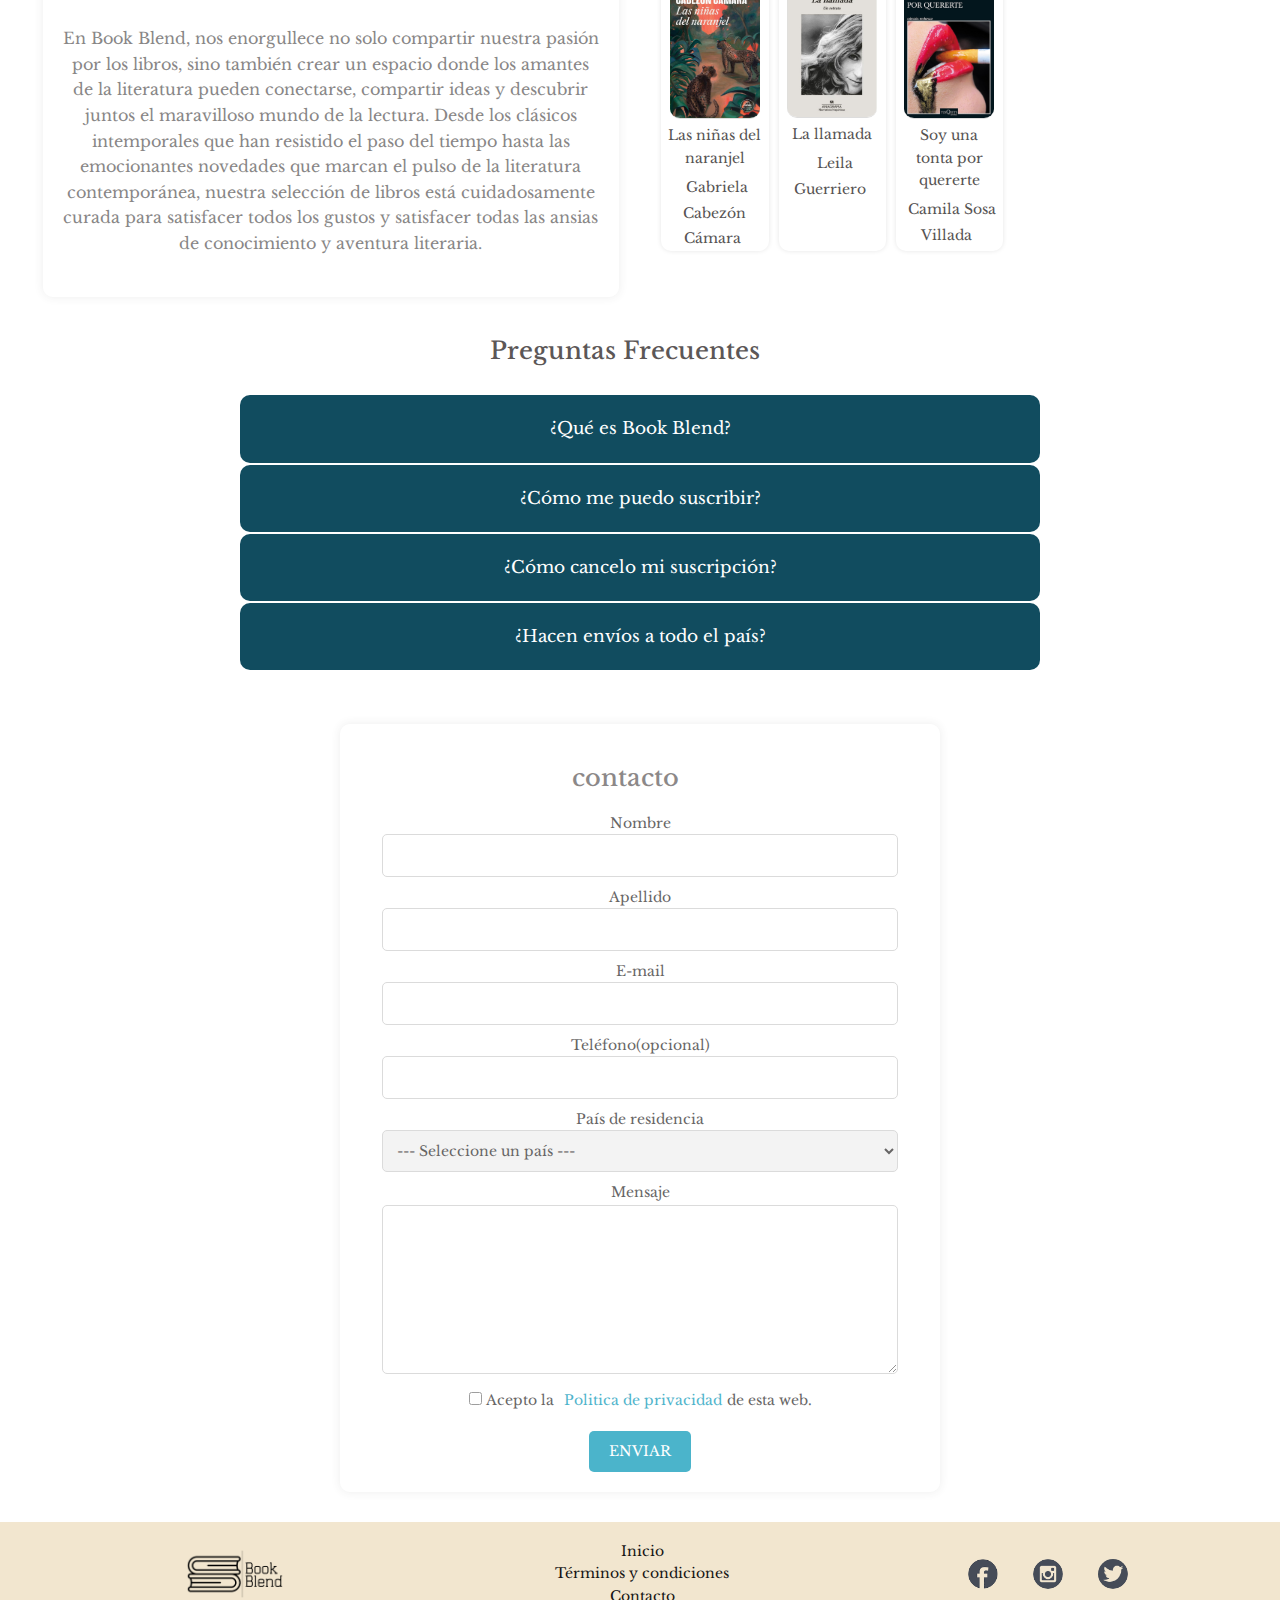
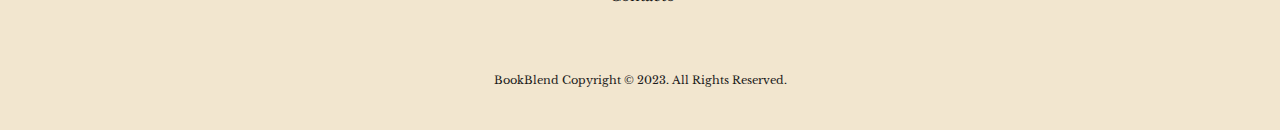
==== commit 1550aa23: "correcciones" ====
--- a/index.html
+++ b/index.html
@@ -476,7 +476,7 @@
             </div>
             <div class="accesoRapido">
                 <ul>
-                    <li><a href="./PAIGINA.HTML">Inicio</a></li>
+                    <li><a href="./index.html">Inicio</a></li>
                     <li><a href="./terminosycondiciones.html">Términos y condiciones</a></li>
                     <li><a href="#contacto">Contacto</a></li>
                 </ul>
--- a/CSS/stylePagina.css
+++ b/CSS/stylePagina.css
@@ -1,5 +1,5 @@
 a {
-  color:#262424;
+  color: #262424;
   text-decoration: none;
 }
 
@@ -17,15 +17,13 @@
   text-align: center;
   margin: 0px;
   padding: 0px;
-  background-color:write;
-  background-size: auto 100vh; 
+  background-color: white;
+  background-size: auto 100vh;
 }
 
 header h1 {
   text-align: center;
-
-}
-
+}
 
 nav {
   background-color: #0799b6;
@@ -40,8 +38,8 @@
   align-items: center;
   height: 20vh;
   width: 100%;
-  border-radius: 0; 
-  position: fixed; 
+  border-radius: 0;
+  position: fixed;
 }
 
 .navbar-brand img {
@@ -62,19 +60,20 @@
   display: inline-block;
   vertical-align: middle;
 }
+
 #btn-inicio-sesion,
 #btn-suscripcion {
-    padding: 0px 0px; 
-    border-radius: 5px;
-    margin: 30px; 
-    background-color: transparent;
-    color: #262424; 
-    border: 1px solid #262424; 
+  padding: 0px 0px;
+  border-radius: 5px;
+  margin: 30px;
+  background-color: transparent;
+  color: #262424;
+  border: 1px solid #262424;
 }
 
 #btn-inicio-sesion,
 #btn-suscripcion {
-  background-color:transparent; 
+  background-color: transparent;
   color: #fff;
   text-decoration: none;
 }
@@ -106,7 +105,7 @@
 
 nav ul li {
   margin-right: 20px;
-  margin-top: 30px; 
+  margin-top: 30px;
   margin-bottom: 30px;
 }
 
@@ -125,104 +124,6 @@
   color: #444;
 }
 
-@media screen and (max-width: 768px) {
-  nav {
-    padding: 10px;
-    
-  }
-
-  nav ul {
-    flex-direction: column;
-    align-items: flex-start;
-    
-  }
-
-  nav ul li {
-    margin: 10px 0;
-  }
-
-  nav ul li:last-child {
-    margin-bottom: 0;
-    
-  }
-}
-@media only screen and (max-width: 991px) {
-  .ini-ses {
-    display: flex;
-  }
-
-  nav {
-    z-index: 99;
-  }
-
-  nav>div {
-    background-color: #9cd2d3;
-  }
-
-  .nav-login {
-    display: none;
-  }
-
-  .navbar-brand img {
-    height: auto;
-    width: 20vw;
-  }
-}
-
-@media only screen and (max-width: 1000px) {
-
-  main {
-    text-align: center;
-  }
-
-  .mainText {
-    padding-top: 5%;
-    padding-bottom: 5%;
-  }
-}
-
-@media only screen and (max-width: 1100px) {
-  .mainText {
-    padding-right: 5%;
-    padding-top: 5%;
-    padding-bottom: 5%;
-  }
-}
-
-@media only screen and (max-width: 1300px) {
-
-  nav div#navbarNav ul li a {
-    font-size: 90%;
-
-  }
-}
-
-@media only screen and (max-width: 430px) {
-  .navbar-brand img {
-    height: auto;
-    width: 40vw;
-  }
-}
-
-@media screen and (max-width: 768px) {
-  body {
-    font-size: 14px;
-  }
-
-  section {
-    padding: 10px;
-  }
-
-  section p {
-    font-size: 0.9em;
-  }
-
-  h2,
-  h3 {
-    font-size: 1.3em;
-  }
-}
-
 /* Estilo para la sección carrusel */
 .carousel-containerpp {
   position: relative;
@@ -250,7 +151,7 @@
   top: 50%;
   transform: translateY(-50%);
   width: 100%;
-  display: none; 
+  display: none;
 }
 
 .prev-nextpp button {
@@ -270,11 +171,11 @@
 }
 
 .previ {
-  left: 20px; 
+  left: 20px;
 }
 
 .sigu {
-  right: 20px; 
+  right: 20px;
 }
 
 /* QUIENES SOMOS */
@@ -282,16 +183,18 @@
 main img {
   width: 20em;
 }
+
 #quienes-somos {
   padding: 20px;
 }
+
 .quieneSomos {
   margin-top: 0;
   margin-top: 0;
 }
 
 main div.container-quienes {
-  background:#c9c8c9;
+  background: #c9c8c9;
   border-radius: 0;
   display: flex;
   justify-content: space-evenly;
@@ -303,45 +206,6 @@
   text-align: right;
 }
 
-/* MEDIAS QUERY */
-
-@media only screen and (max-width: 650px) {
-  .mainImg {
-    display: none;
-  }
-
-  .logoFooter {
-    grid-area: 1 / 1 / span 1 / span 3;
-    padding-bottom: 3vh;
-    padding-top: 3vh;
-  }
-
-  .accesoRapido {
-    grid-area: 2 / 1 / span 1 / span 3;
-    padding-bottom: 3vh;
-  }
-
-  .logoRedes {
-    grid-area: 3 / 1 / span 1 / span 3;
-    padding-bottom: 3vh;
-  }
-
-  p.copy {
-    grid-area: 4 / 1 / span 1 / span 3;
-  }
-
-}
-
-@media only screen and (max-width: 731px) {
-  .mainImg {
-    padding-top: 5%;
-  }
-
-  .mainText {
-    padding-top: 5%;
-    padding-bottom: 5%;
-  }
-}
 /* preguntas frecuentes */
 
 #preguntas-frecuentes {
@@ -357,13 +221,9 @@
 
 :root {
   --color-primary: #114c5f;
-
   --color-secondary: #0799b6;
- 
   --color-accent: #1abc9c;
-
   --color-text: #fff;
-  
 }
 
 .contenedor-acordeon {
@@ -415,20 +275,15 @@
   display: none;
 }
 
-@media screen and (max-width:900px) {
-  .contenedor-acordeon {
-    width: 90%;
-  }
-}
-
 /* Estilo para la sección Libros */
 #libros {
   display: flex;
-  justify-content:space-evenly;
+  justify-content: space-evenly;
   align-items: flex-start;
   margin-top: 50px;
-  background-color:#f2e6cf(232, 204, 237, 0.8);
-}
+  background-color: #f2e6cf(232, 204, 237, 0.8);
+}
+
 .modal {
   display: none;
   position: fixed;
@@ -447,7 +302,7 @@
   padding: 20px;
   border: 1px solid #888;
   width: 60%;
-  max-width: 600px; 
+  max-width: 600px;
   box-shadow: 0 4px 8px 0 rgba(0, 0, 0, 0.2);
   border-radius: 10px;
   position: relative;
@@ -465,9 +320,11 @@
 .modal-description {
   padding: 10px;
 }
+
 #suscripcionesanteriores {
   font-size: 14px;
 }
+
 #container_izq {
   flex: 0 0 45%;
 }
@@ -500,6 +357,7 @@
 
 .libro img {
   width: 100%;
+  max-width: 90px; 
   height: auto;
   border-bottom: 1px solid #ddd;
 }
@@ -508,14 +366,15 @@
   transform: scale(1.05);
 }
 
-.libro p, .libro span {
+.libro p,
+.libro span {
   padding: 5px;
   margin: 0;
   font-size: 14px;
 }
 
 .libro .item_title {
-  font-weight:'Libre Baskerville', serif;
+  font-weight: 'Libre Baskerville', serif;
 }
 
 .libro .autor {
@@ -536,11 +395,11 @@
 
 /* Estilo para la sección Contacto */
 #contacto {
-  width: 80%; /* Ancho del contenedor */
-  max-width: 600px; /* Ancho máximo para hacerlo responsive*/
-  margin: 50px auto 0; /* Centrar horizontalmente */
+  width: 80%;
+  max-width: 600px;
+  margin: 50px auto 0;
   margin-top: 0%;
-  margin-bottom: 30px; 
+  margin-bottom: 30px;
   padding: 30px;
   font-family: 'Libre Baskerville', serif;
   display: flex;
@@ -556,34 +415,143 @@
   background-position: center;
   opacity: 0.7;
 }
+/* Estilo para la sección Contacto ,inicio de sesion y suscrpcion */
+#contacto {
+  width: 80%; 
+  max-width: 600px; 
+  margin: 50px auto 0; 
+  margin-top: 0%;
+  margin-bottom: 30px; 
+  padding: 30px;
+  font-family: 'Libre Baskerville', serif;
+  display: flex;
+  flex-direction: column;
+  align-items: center;
+  font-size: 14px;
+  color: #2c2b2b;
+  background-color: rgba(255, 255, 255, 0.8);
+  padding: 20px;
+  border-radius: 10px;
+  box-shadow: 0 0 10px rgba(0, 0, 0, 0.1);
+  line-height: 1.5;
+  background-position: center;
+  opacity: 0.7;
+}
 h2#contacto {
   text-align: center;
   display: flex;
   flex-direction: column;
   align-items: center;
+}
+/* etiqueta "Mensaje" */
+label[for="message"] {
+  display: block;
+  text-align: center;
+  margin-bottom: 2px;
 }
 
 form#contacto-form {
   margin: 0 auto; /* Centrar el formulario */
 }
 
+label[for="message"] {
+  display: block;
+  text-align: center;
+  margin-bottom: 2px;
+}
+
+a {
+  color: #0095B6;
+  text-decoration: none;
+  margin-right: 5px;
+  margin-left: 10px;
+ 
+}
+
+/* Estilos para los campos de los formularios */
 input[type="text"],
 input[type="email"],
 input[type="tel"],
+input[type="password"],
 select,
 textarea {
-  width: 100%;
+  width: calc(100% - 20px); 
   padding: 10px;
   border-radius: 5px;
   box-sizing: border-box;
   margin-bottom: 10px;
+  border: 1px solid #ccc; 
+}
+
+#inicio-sesion {
+  width: 80%; 
+  max-width: 600px; 
+  margin: 50px auto 0; 
+  margin-bottom: 30px; 
+  padding: 40px;
+  font-family: 'Libre Baskerville', serif;
+  display: flex;
+  flex-direction: column;
+  align-items: center;
+  font-size: 14px;
+  color: #2c2b2b;
+  background-color: rgba(255, 255, 255, 0.8);
+  padding: 20px;
+  border-radius: 10px;
+  box-shadow: 0 0 10px rgba(0, 0, 0, 0.1);
+  line-height: 1.5;
+  opacity: 0.7;
+  margin-top: 10%;
+  justify-content: space-between;
+  text-align: center;
+}
+h2#inicio-sesion {
+  text-align: center;
+  display: flex;
+  flex-direction: column;
+  align-items: center;
+}
+
+#form-inicio-sesion {
+  margin: 0 auto;
+  display: flex;
+  flex-direction: column;
+  align-items: center;
+}
+
+.form-container {
+  padding: 16px;
+  background-color: white;
+}
+
+.close {
+  color: white;
+  float: right;
+  font-size: 28px;
+  font-weight: bold;
+}
+
+.close:hover,
+.close:focus {
+  color: #000;
+  text-decoration: none;
+  cursor: pointer;
+}
+
+span.psw {
+  float: right;
+  padding-top: 16px;
+}
+
+a:hover {
+  text-decoration: underline;
 }
 
 /* botón de enviar */
 input[type="submit"] {
   background-color: #0095B6;
   color: #FFFFFF;
-  padding: 15px 30px;
+  padding: 10px 20px;
   border: none;
   border-radius: 5px;
   cursor: pointer;
@@ -591,141 +559,82 @@
   display: block;
   margin-left: auto;
   margin-right: auto;
-}
-
-/* etiqueta "Mensaje" */
-label[for="message"] {
-  display: block;
-  text-align: center;
-  margin-bottom: 2px;
+  text-align: center; 
+}
+#btn-inicio-sesion,
+#btn-suscripcion,
+input[type="submit"] {
+  text-align: center; /* Centra el texto dentro de los botones */
+}
+
+#contacto-form input[type="text"],
+#contacto-form input[type="email"],
+#contacto-form input[type="tel"],
+#contacto-form textarea,
+#inicio-sesion-form input[type="text"],
+#inicio-sesion-form input[type="password"],
+#suscripcion-form input[type="text"],
+#suscripcion-form input[type="email"] {
+  width: calc(100% - 20px); 
 }
 
 /* enlaces*/
 a {
-  color: #0095B6;
+  color: #0095b6;
   text-decoration: none;
   margin-right: 5px;
   margin-left: 10px;
- 
-}
-
-#inicio-sesion {
-  width: 80%; 
-  max-width: 600px; 
-  margin: 50px auto 0; 
-  margin-bottom: 30px; 
-  padding: 40px;
-  font-family: 'Libre Baskerville', serif;
-  display: flex;
-  flex-direction: column;
-  align-items: center;
+}
+
+/* Estilo para el pie de página */
+footer {
+  background-color: #0799b6;
+  color: #fff;
+  text-align: center;
+  padding: 20px;
   font-size: 14px;
-  color: #2c2b2b;
-  background-color: rgba(255, 255, 255, 0.8);
-  padding: 20px;
-  border-radius: 10px;
-  box-shadow: 0 0 10px rgba(0, 0, 0, 0.1);
-  line-height: 1.5;
-  background-position: center;
-  opacity: 0.7;
-}
-h2#inicio-sesion {
-  text-align: center;
-  display: flex;
-  flex-direction: column;
-  align-items: center;
-}
-
-form#inicio-sesion {
-  margin: 0 auto; /* Centrar el formulario */
-}
-
-input[type="text"],
-input[type="email"],
-select,
-textarea {
-  width: 100%;
-  padding: 10px;
-  border-radius: 5px;
-  box-sizing: border-box;
-  margin-bottom: 10px;
-}
-
-input[type="password"] {
-  width: 100%;
-  padding: 10px;
-  border-radius: 5px;
-  box-sizing: border-box;
-  margin-bottom: 10px;
-}
-
-@media (max-width: 600px) {
-  input[type="text"],
-  input[type="password"] {
-    padding: 8px;
-    border: 1px solid #ccc;
-  }
-}
-
-a:hover {
-  text-decoration: underline;
-  /* Agrega subrayado al pasar el mouse */
-}
-
-.modal {
-  display: none;
-  position: fixed;
-  z-index: 1;
-  font-family: 'Libre Baskerville', serif;
-  left: 0;
-  top: 0;
-  width: 100%;
-  height: 100%;
-  overflow: auto;
-}
-
-/* Estilos para la ventana emergente */
-.ventana {
-  display: none;
-  position: fixed;
-  z-index: 1;
-  left: 0;
-  top: 0;
-  width: 100%;
-  height: 100%;
-  background-color: rgba(0,0,0,0.4);
-}
-
-.ventana-contenido {
-  background-color: #fefefe;
-  margin: 15% auto;
-  padding: 20px;
-  border: 1px solid #888;
-  width: 80%;
-  max-width: 400px;
-}
-
-.cerrar {
-  color: #aaa;
-  float: right;
-  font-size: 28px;
-  font-weight: bold;
-}
-
-.cerrar:hover,
-.cerrar:focus {
-  color: black;
-  text-decoration: none;
-  cursor: pointer;
-}
-
-@media (max-width: 600px) {
-
-  input[type="text"],
-  input[type="password"] {
-    padding: 8px;
-    border: 1px solid #ccc;
-  }
+}
+
+.logoFooter img {
+  width: 100px;
+}
+
+/* Redes sociales */
+.redes-sociales {
+  display: flex;
+  justify-content: center;
+  margin-bottom: 20px;
+}
+
+.redes-sociales a {
+  margin: 10px;
+  color: #fff;
+}
+
+.redes-sociales a:hover {
+  color: #c9c8c9;
+}
+
+/* Contenedor general del pie de página */
+.footer-container {
+  display: flex;
+  justify-content: space-between;
+  align-items: center;
+  max-width: 1200px;
+  margin: 0 auto;
+}
+
+/* Texto de derechos de autor */
+.copy {
+  margin-top: 20px;
+  color: #fff;
+}
+
+/* Contenedor de derechos de autor */
+.copy-container {
+  display: flex;
+  justify-content: center;
+  align-items: center;
 }
 
 /* FOOTER */
@@ -809,4 +718,161 @@
   margin-inline-end: 30px; 
   margin-bottom: 20px; 
   margin-top: 20px;
+}
+/* BARRA RESPONSIVE */
+@media screen and (max-width: 768px) {
+  nav {
+    padding: 10px;
+  }
+
+  nav ul {
+    flex-direction: column;
+    align-items: flex-start;
+  }
+
+  nav ul li {
+    margin: 10px 0;
+  }
+
+  nav ul li:last-child {
+    margin-bottom: 0;
+  }
+}
+@media only screen and (max-width: 991px) {
+  .ini-ses {
+    display: flex;
+  }
+
+  nav {
+    z-index: 99;
+  }
+
+  nav>div {
+    background-color: #9cd2d3;
+  }
+
+  .nav-login {
+    display: none;
+  }
+
+  .navbar-brand img {
+    height: auto;
+    width: 20vw;
+  }
+}
+
+@media only screen and (max-width: 1000px) {
+  main {
+    text-align: center;
+  }
+
+  .mainText {
+    padding-top: 5%;
+    padding-bottom: 5%;
+  }
+}
+
+@media only screen and (max-width: 1100px) {
+  .mainText {
+    padding-right: 5%;
+    padding-top: 5%;
+    padding-bottom: 5%;
+  }
+}
+
+@media only screen and (max-width: 1300px) {
+  nav div#navbarNav ul li a {
+    font-size: 90%;
+  }
+}
+
+@media only screen and (max-width: 430px) {
+  .navbar-brand img {
+    height: auto;
+    width: 40vw;
+  }
+}
+/* SECCIONES*/
+@media screen and (max-width: 768px) {
+  body {
+    font-size: 14px;
+  }
+
+  section {
+    padding: 10px;
+  }
+
+  section p {
+    font-size: 0.9em;
+  }
+
+  h2,
+  h3 {
+    font-size: 1.3em;
+  }
+
+}
+/* QUIENES SOMOS RESPONSIVE */
+@media only screen and (max-width: 650px) {
+  .mainImg {
+    display: none;
+  }
+
+  .logoFooter {/* FOOTER RESPONSIVE */
+    grid-area: 1 / 1 / span 1 / span 3;
+    padding-bottom: 3vh;
+    padding-top: 3vh;
+  }
+
+  .accesoRapido {
+    grid-area: 2 / 1 / span 1 / span 3;
+    padding-bottom: 3vh;
+  }
+
+  .logoRedes {
+    grid-area: 3 / 1 / span 1 / span 3;
+    padding-bottom: 3vh;
+  }
+
+  p.copy {
+    grid-area: 4 / 1 / span 1 / span 3;
+  }
+}
+
+@media only screen and (max-width: 731px) {
+  .mainImg {
+    padding-top: 5%;
+  }
+
+  .mainText {
+    padding-top: 5%;
+    padding-bottom: 5%;
+  }
+}
+@media screen and (max-width: 900px) {
+  .contenedor-acordeon {
+    width: 80%;
+  }
+}
+@media (max-width: 600px) {
+  input[type="text"],
+  input[type="password"] {
+    padding: 8px;
+    border: 1px solid #ccc;
+  }
+}
+@media screen and (max-width: 768px) {
+  footer div.container {
+    grid-template-columns: 1fr;
+    text-align: center;
+  }
+
+  p.copy {
+    grid-area: auto;
+    padding-top: 3vh;
+  }
+
+  footer a img {
+    margin: 5px;
+  }
 }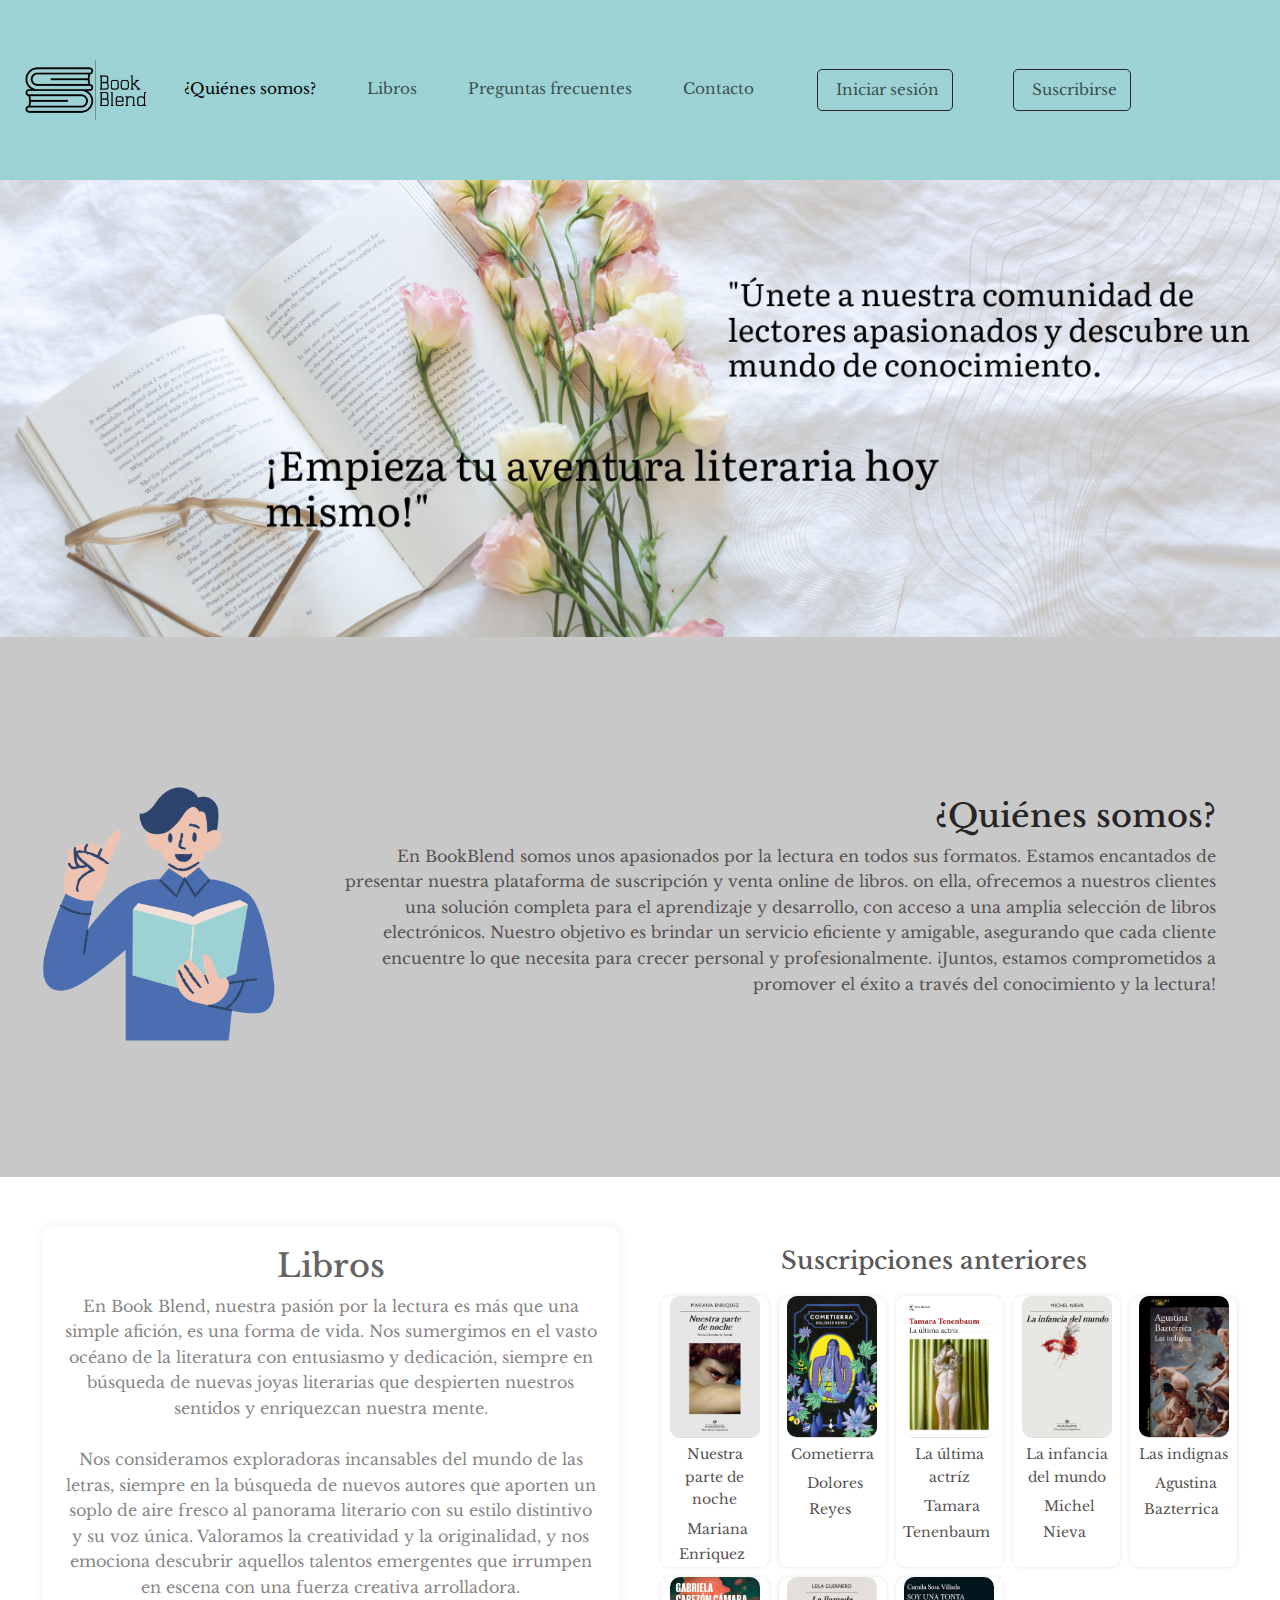
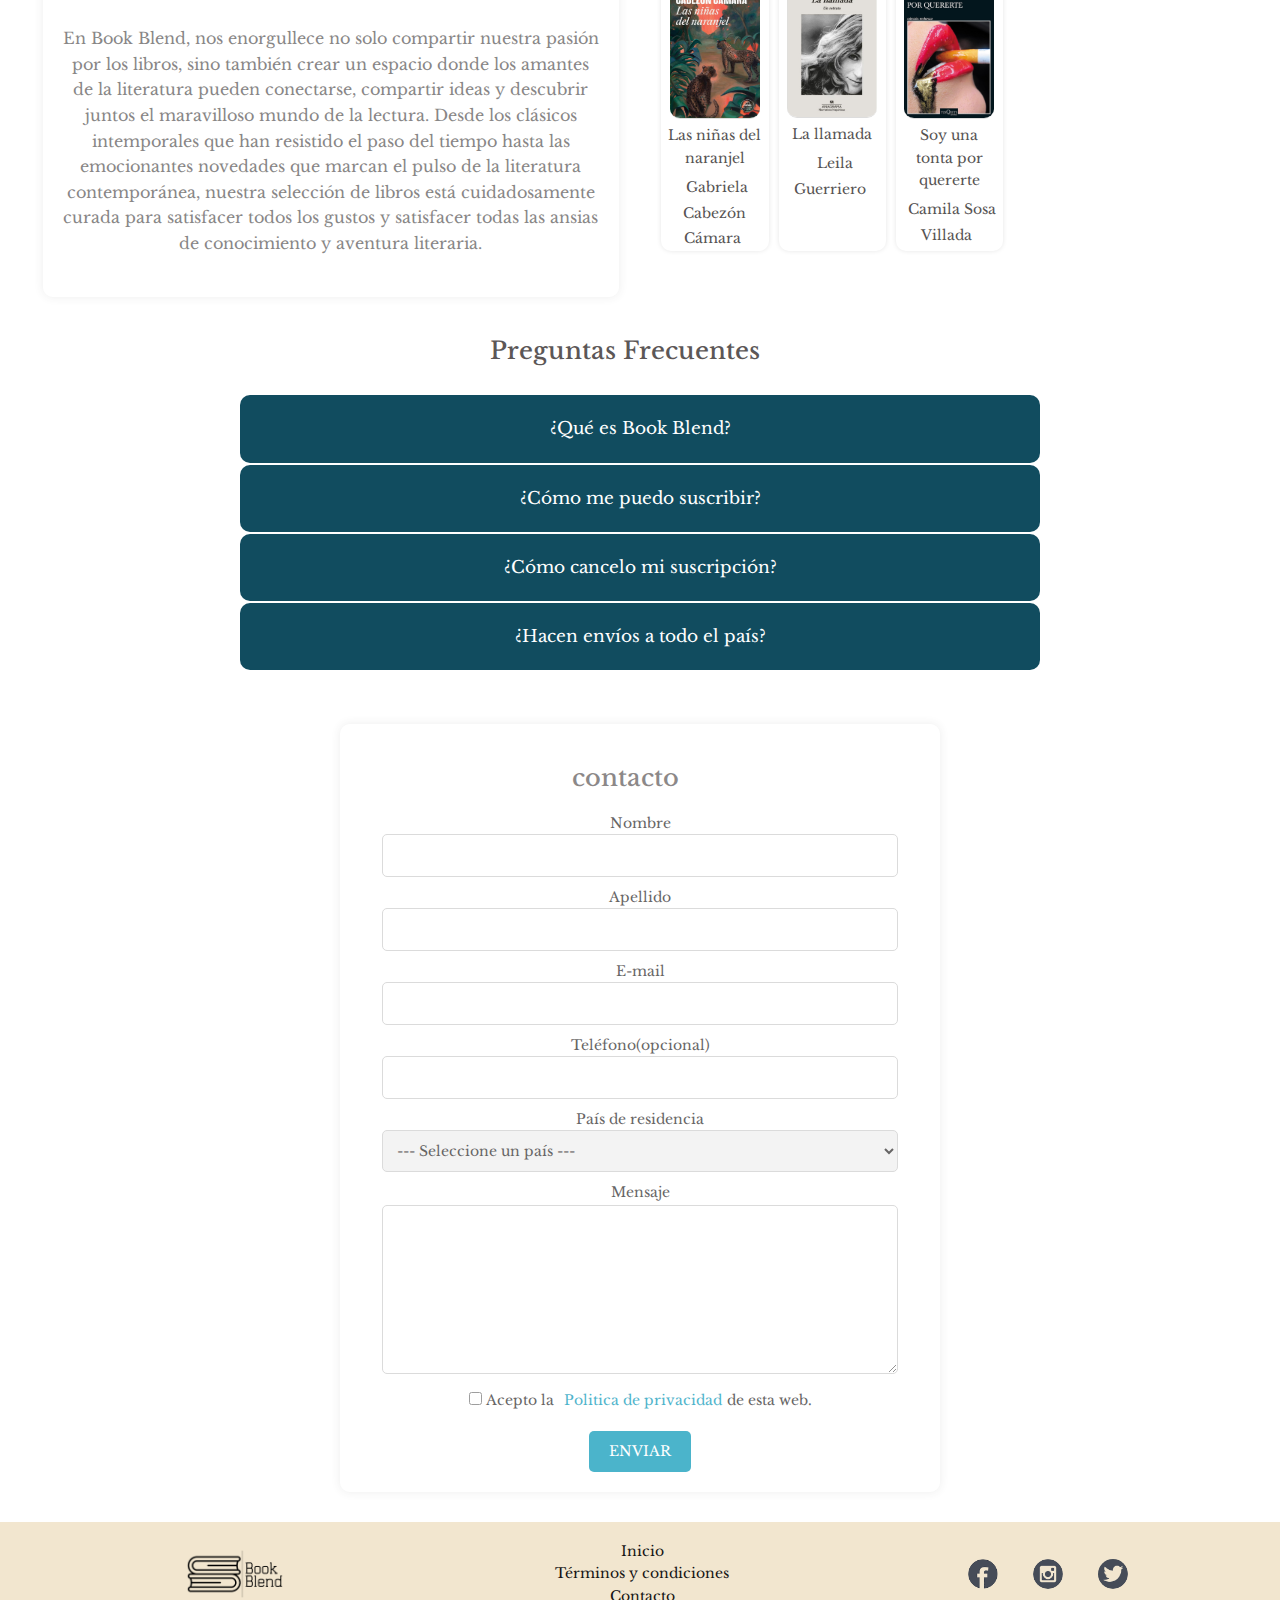
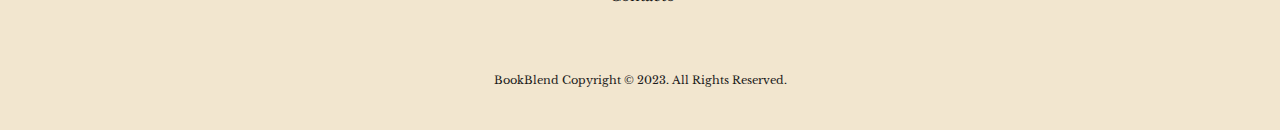
==== commit 460c36d7: "corrigiendo errores" ====
--- a/index.html
+++ b/index.html
@@ -1,23 +1,31 @@
 <!DOCTYPE html>
 <html lang="es">
 <head>
-    <meta charset="UTF-8" />
-    <meta http-equiv="X-UA-Compatible" content="IE=edge" />
-    <meta name="viewport" content="width=device-width, initial-scale=1.0" />
+    <meta charset="UTF-8"/>
+
+    <meta http-equiv="X-UA-Compatible" content="IE=edge"/>
+
+    <meta name="viewport" content="width=device-width, initial-scale=1.0"/>
+
     <meta charset="UTF-8">
+
     <link href="https://fonts.googleapis.com/css2?family=Libre+Baskerville&display=swap" rel="stylesheet">
+
     <title>BookBlend</title>
-    <link rel="icon" href="../imagenes/LOGOFAVICO.ico" type="image/x-icon">
+
+    <link rel="icon" href="./imagenes/LOGOFAVICO.ico" type="image/x-icon">
+
     <link href="https://cdn.jsdelivr.net/npm/bootstrap@5.3.3/dist/css/bootstrap.min.css" rel="stylesheet"
-        integrity="sha384-QWTKZyjpPEjISv5WaRU9OFeRpok6YctnYmDr5pNlyT2bRjXh0JMhjY6hW+ALEwIH" crossorigin="anonymous">
-    <link rel="stylesheet" href="../CSS/stylePagina.css" />
+    integrity="sha384-QWTKZyjpPEjISv5WaRU9OFeRpok6YctnYmDr5pNlyT2bRjXh0JMhjY6hW+ALEwIH" crossorigin="anonymous">
+
+    <link rel="stylesheet" href="./CSS/stylePagina.css"/>
 </head>
 
 <body>
     <nav class="navbar navbar-expand-lg navbar-light" style="background-color:#9cd2d3;">
         <div class="container-fluid">
             <a class="navbar-brand" href="./index.html">
-                <img src="../imagenes/logo1.png">
+                <img src="./imagenes/logo1.png" alt="imagen del logo bookblend">
             </a>
             <button class="navbar-toggler" id="button-burg" type="button" data-bs-toggle="collapse"
                 data-bs-target="#navbarNav" aria-controls="navbarNav" aria-expanded="false"
@@ -48,44 +56,46 @@
         </div>
     </nav>
     <main>
-        <section id="carruselpp">
-            <div class="carousel-containerpp">
-                <div class="carousel-pp">
-                    <div class="carousel-itempp">
-                        <img src="../imagenes/1.png" alt="Empieza tu aventura literaria hoy mismo">
-                    </div>
-                    <div class="carousel-itempp">
-                        <a href="./ventlogin.html"></a>
-                        <img src="../imagenes/2.png" alt="suscripcion gratiuta por 7 dias">
-                    </div>
-                    <div class="carousel-itempp">
-                        <img src="../imagenes/3.png" alt="Puede cancelar la suscrpcion en cualquier momento">
-                    </div>
-                </div>
-                <div class="prev-nextpp">
-                    <button id="prevBtn" class="previ">&#10094;</button>
-                    <button id="nextBtn" class="sigu">&#10095;</button>
-                </div>
-            </div>
-        </section>
+        <div>
+            <section id="carruselpp">
+                <div class="carousel-containerpp">
+                    <div class="carousel-pp">
+                        <div class="carousel-itempp">
+                            <img src= "./imagenes/1.png" alt="Empieza tu aventura literaria hoy mismo">
+                        </div>
+                        <div class="carousel-itempp">
+                            <a href="./ventlogin.html"></a>
+                            <img src= "./imagenes/2.png" alt="suscripcion gratiuta por 7 dias">
+                        </div>
+                        <div class="carousel-itempp">
+                            <img src="./imagenes/3.png" alt="Puede cancelar la suscrpcion en cualquier momento">
+                        </div>
+                    </div>
+                    <div class="prev-nextpp">
+                        <button id="prevBtn" class="previ">&#10094;</button>
+                        <button id="nextBtn" class="sigu">&#10095;</button>
+                    </div>
+                </div>
+            </section>
+        </div>
         <section id="quienes">
             <div class="container-quienes">
                 <div class="mainImg">
-                    <img src="../imagenes/quienesomos.png" />
+                    <img src="./imagenes/quienesomos.png" alt="imagen orientativa" />
                 </div>
                 <div class="mainText">
                     <h2 class="quieneSomos">¿Quiénes somos?</h2>
                     <p>
                         En BookBlend somos unos apasionados por la lectura en todos sus
-                        formatos. <br />
+                        formatos.
                         Estamos encantados de presentar nuestra plataforma de suscripción y
-                        venta online de libros. <br />
+                        venta online de libros.
                         on ella, ofrecemos a nuestros clientes una solución completa para el
-                        aprendizaje y desarrollo, <br />
-                        con acceso a una amplia selección de libros electrónicos. <br />
-                        Nuestro objetivo es brindar un servicio eficiente y amigable, <br />
+                        aprendizaje y desarrollo,
+                        con acceso a una amplia selección de libros electrónicos.
+                        Nuestro objetivo es brindar un servicio eficiente y amigable,
                         asegurando que cada cliente encuentre lo que necesita para crecer
-                        personal y profesionalmente. <br />
+                        personal y profesionalmente.
                         ¡Juntos, estamos comprometidos a promover el éxito a través del
                         conocimiento y la lectura!
                     </p>
@@ -116,7 +126,7 @@
                 <h4>Suscripciones anteriores</h4>
                 <div class="libros_anteriores">
                     <div class="libro" onclick="showResumen(this)">
-                        <img src="../imagenes/nuestra_parte_de_noche.jpg" alt="Portada del libro 1">
+                        <img src="./imagenes/nuestra_parte_de_noche.jpg" alt="Portada del libro 1">
                         <p class="item_title">Nuestra parte de noche</p>
                         <span class="autor">Mariana Enriquez</span>
                         <p class="reseña" style="display: none;">La novela se centra en la convivencia entre lo
@@ -142,7 +152,7 @@
                         </p>
                     </div>
                     <div class="libro" onclick="showResumen(this)">
-                        <img src="../imagenes/cometierra.jpg" alt="Portada del libro 2">
+                        <img src="./imagenes/cometierra.jpg" alt="Portada del libro 2">
                         <p class="item_title">Cometierra</p>
                         <span class="autor">Dolores Reyes</span>
                         <p class="reseña" style="display: none;">La historia es narrada por una joven huérfana conocida
@@ -171,7 +181,7 @@
                         </p>
                     </div>
                     <div class="libro" onclick="showResumen(this)">
-                        <img src="../imagenes/la_ultima_actriz.jpg" alt="Portada del libro 3">
+                        <img src="./imagenes/la_ultima_actriz.jpg" alt="Portada del libro 3">
                         <p class="item_title">La última actríz</p>
                         <span class="autor">Tamara Tenenbaum</span>
                         <p class="reseña" style="display: none;">La historia se centra en dos mujeres de diferentes
@@ -207,7 +217,7 @@
                         </p>
                     </div>
                     <div class="libro" onclick="showResumen(this)">
-                        <img src="../imagenes/la_infancia_del_mundo.jpg" alt="Portada del libro 4">
+                        <img src="./imagenes/la_infancia_del_mundo.jpg" alt="Portada del libro 4">
                         <p class="item_title">La infancia del mundo</p>
                         <span class="autor">Michel Nieva</span>
                         <p class="reseña" style="display: none;">La historia se desarrolla en el siglo XXIII, en un
@@ -233,7 +243,7 @@
                         </p>
                     </div>
                     <div class="libro" onclick="showResumen(this)">
-                        <img src="../imagenes/las_indignas.jpg" alt="Portada del libro 5">
+                        <img src="./imagenes/las_indignas.jpg" alt="Portada del libro 5">
                         <p class="item_title">Las indignas</p>
                         <span class="autor">Agustina Bazterrica</span>
                         <p class="reseña" style="display: none;">La historia se desarrolla en un mundo
@@ -255,7 +265,7 @@
                         </p>
                     </div>
                     <div class="libro" onclick="showResumen(this)">
-                        <img src="../imagenes/las_niñas_del_naranjel.jpg" alt="Portada del libro 6">
+                        <img src="./imagenes/las_niñas_del_naranjel.jpg" alt="Portada del libro 6">
                         <p class="item_title">Las niñas del naranjel</p>
                         <span class="autor">Gabriela Cabezón Cámara</span>
                         <p class="reseña" style="display: none;">La historia se basa en la vida de Catalina de Erauso,
@@ -279,7 +289,7 @@
                         </p>
                     </div>
                     <div class="libro" onclick="showResumen(this)">
-                        <img src="../imagenes/la_llamada.JPG" alt="Portada del libro 7">
+                        <img src="./imagenes/la_llamada.JPG" alt="Portada del libro 7">
                         <p class="item_title">La llamada</p>
                         <span class="autor">Leila Guerriero</span>
                         <p class="reseña" style="display: none;">La obra es un retrato de la vida de Silvia Labayru, una
@@ -328,7 +338,7 @@
                         </p>
                     </div>
                     <div class="libro" onclick="showResumen(this)">
-                        <img src="../imagenes/soy_una_tonta_por_quererte.jpg" alt="Portada del libro 8">
+                        <img src="./imagenes/soy_una_tonta_por_quererte.jpg" alt="Portada del libro 8">
                         <p class="item_title">Soy una tonta por quererte</p>
                         <span class="autor">Camila Sosa Villada</span>
                         <p class="reseña" style="display: none;">Este libro consta de nueve relatos que exploran la fina
@@ -472,22 +482,25 @@
     <footer>
         <div class="container">
             <div class="logoFooter">
-                <img src="../imagenes/logo1.png" alt="" />
+                <img src="./imagenes/logo1.png" alt="logo de bookblent" />
             </div>
             <div class="accesoRapido">
                 <ul>
                     <li><a href="./index.html">Inicio</a></li>
                     <li><a href="./terminosycondiciones.html">Términos y condiciones</a></li>
-                    <li><a href="#contacto">Contacto</a></li>
+                    <li><a href="./index.html#contacto">Contacto</a></li>
                 </ul>
             </div>
             <div class="logoRedes">
                 <a href="https://www.facebook.com/" target="_blank">
-                    <img src="../imagenes/facebooklogo.jpg" alt="FacebookLogo" /></a>
+                    <img src="./imagenes/facebooklogo.jpg" alt="FacebookLogo" />
+                </a>
                 <a href="https://www.instagram.com/" target="_blank">
-                    <img src="../imagenes/instagramlogo.jpg" alt="InstagramLogo" /></a>
+                    <img src="./imagenes/instagramlogo.jpg" alt="InstagramLogo" />
+                </a>
                 <a href="https://twitter.com/" target="_blank">
-                    <img src="../imagenes/twitterlogo.jpg" alt="TwitterLogo" /></a>
+                    <img src="./imagenes/twitterlogo.jpg" alt="TwitterLogo" />
+                </a>
             </div>
             <p class="copy">
                 BookBlend Copyright &copy; 2023. All Rights Reserved.
@@ -498,11 +511,11 @@
     <script src="https://cdn.jsdelivr.net/npm/bootstrap@5.3.3/dist/js/bootstrap.bundle.min.js"
         integrity="sha384-YvpcrYf0tY3lHB60NNkmXc5s9fDVZLESaAA55NDzOxhy9GkcIdslK1eN7N6jIeHz"
         crossorigin="anonymous"></script>
-    <script src="../JS/popup.js"></script>
-    <script src="../JS/formulario.js"></script>
-    <script src="../JS/scroll.js"></script>
-    <script src="../JS/inse.js"></script>
-    <script src="../JS/carrusel.js"></script>
-    <script src="../JS/acordeon.js"></script>
+    <script src="./JS/popup.js"></script>
+    <script src="./JS/formulario.js"></script>
+    <script src="./JS/scroll.js"></script>
+    <script src="./JS/inse.js"></script>
+    <script src="./JS/carrusel.js"></script>
+    <script src="./JS/acordeon.js"></script>
 </body>
 </html>--- a/CSS/stylePagina.css
+++ b/CSS/stylePagina.css
@@ -6,6 +6,7 @@
 * {
   color: #262424;
   padding: 20px;
+  border-radius: 10px;;
 }
 
 body {
@@ -185,7 +186,8 @@
 }
 
 #quienes-somos {
-  padding: 20px;
+  padding: 10px;
+  text-align: center;
 }
 
 .quieneSomos {
@@ -197,13 +199,16 @@
   background: #c9c8c9;
   border-radius: 0;
   display: flex;
-  justify-content: space-evenly;
+  justify-content:space-evenly;
   min-height: 60vh;
-  align-items: center;
+  align-items:center;
 }
 
 .mainText {
   text-align: right;
+  padding-top: 5%;
+  padding-bottom: 5%;
+  padding-right: 5%;
 }
 
 /* preguntas frecuentes */
